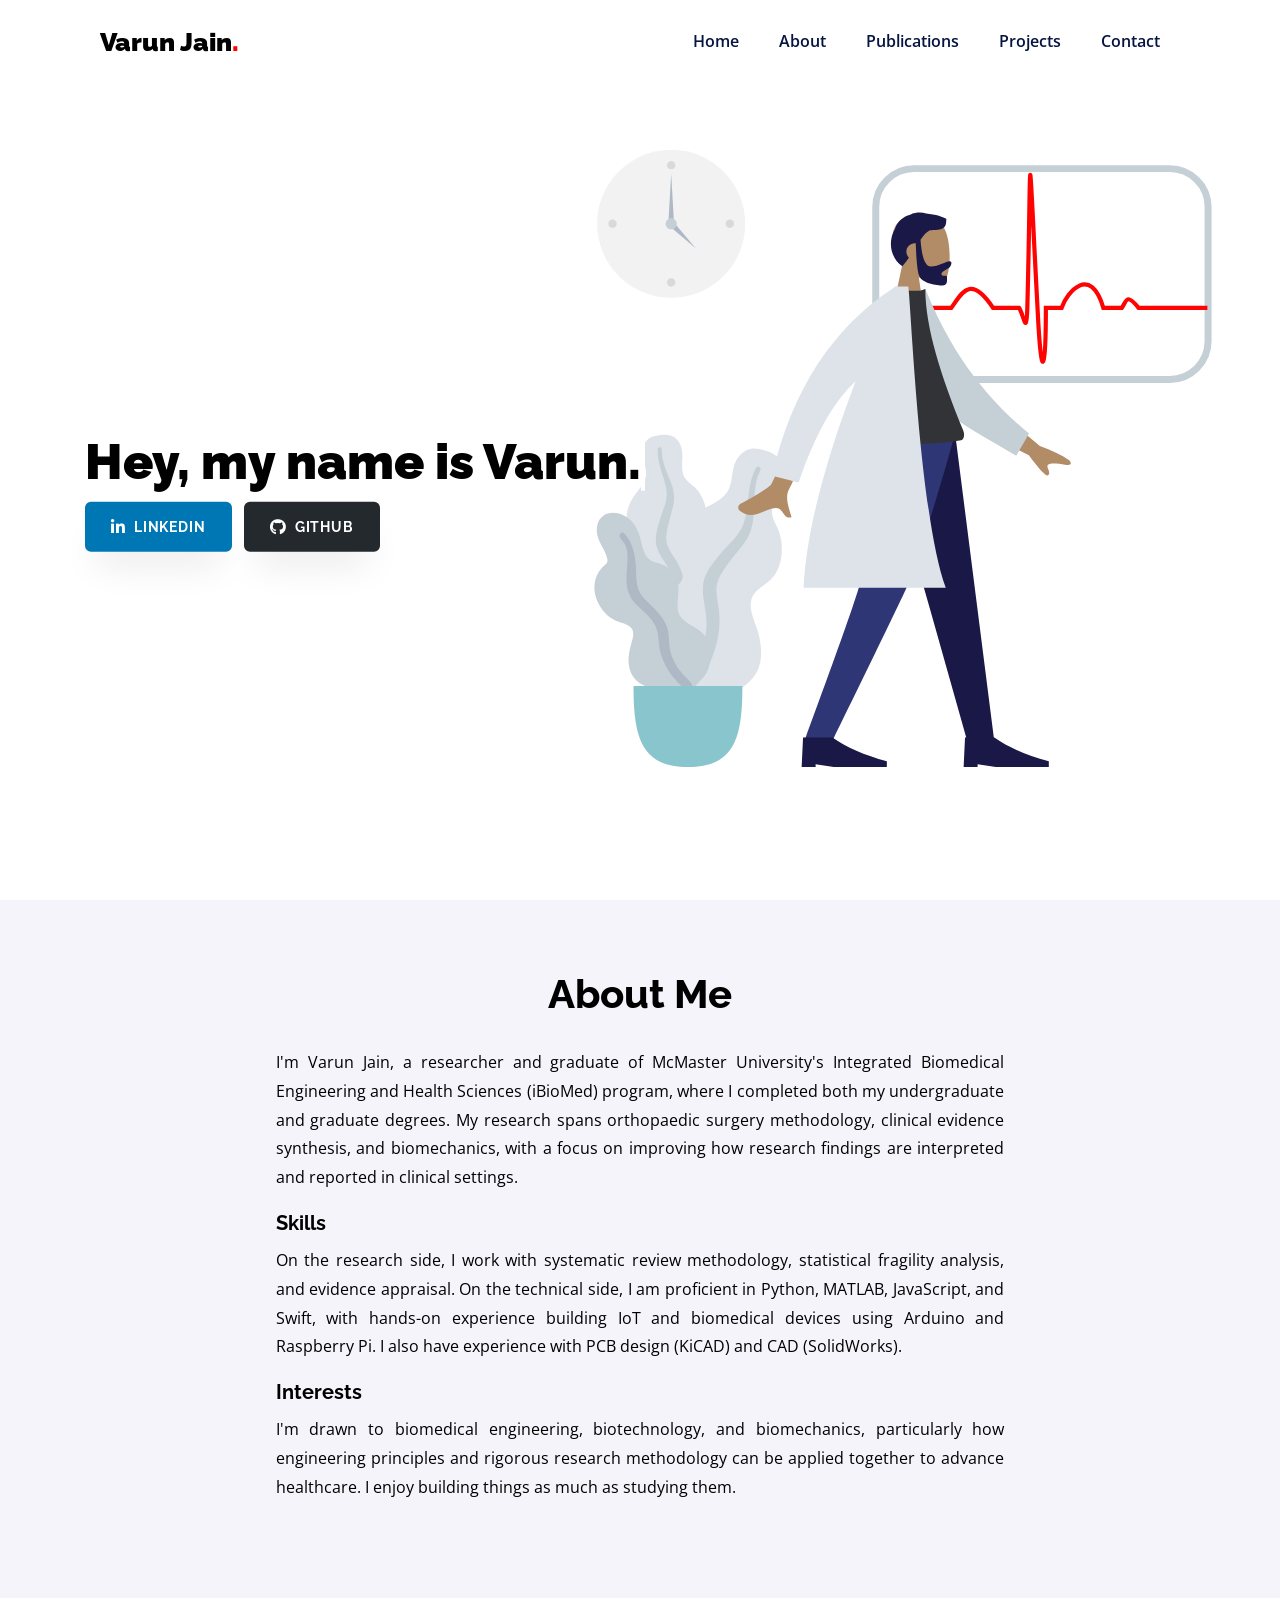
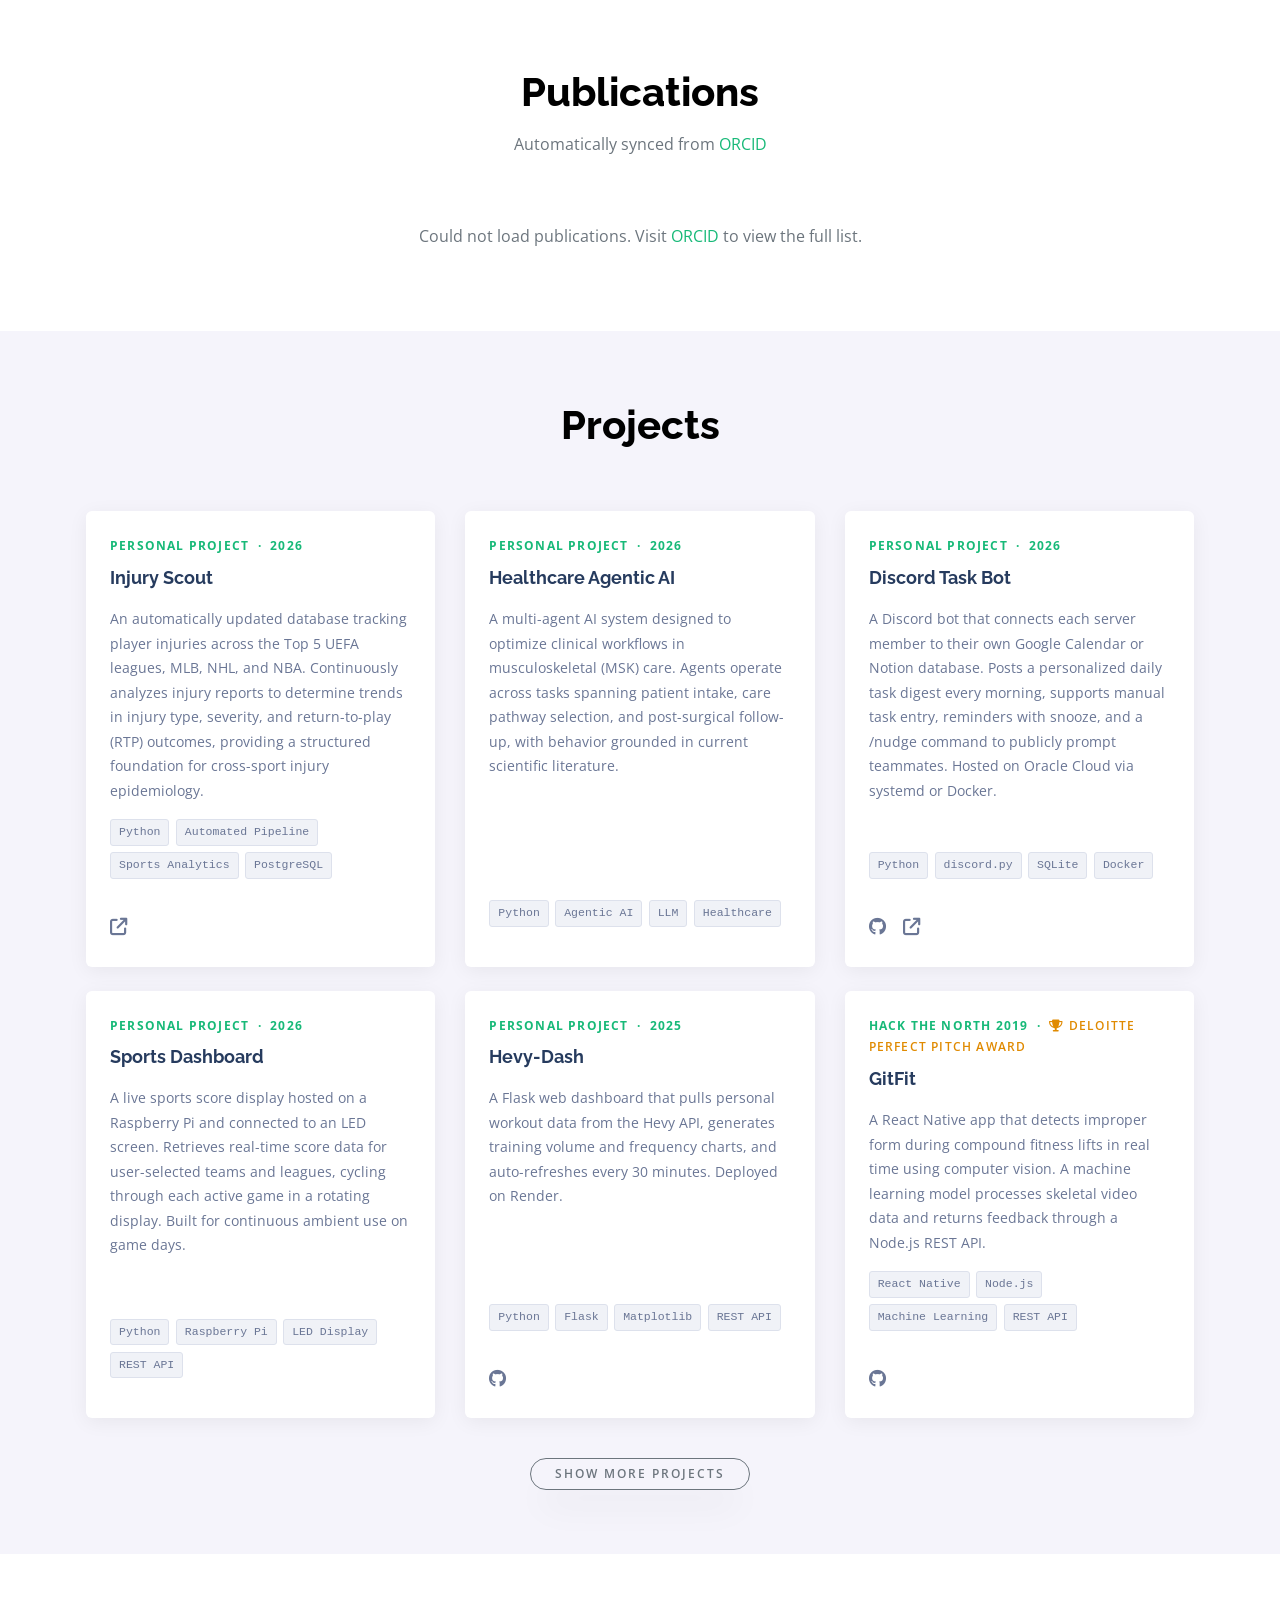
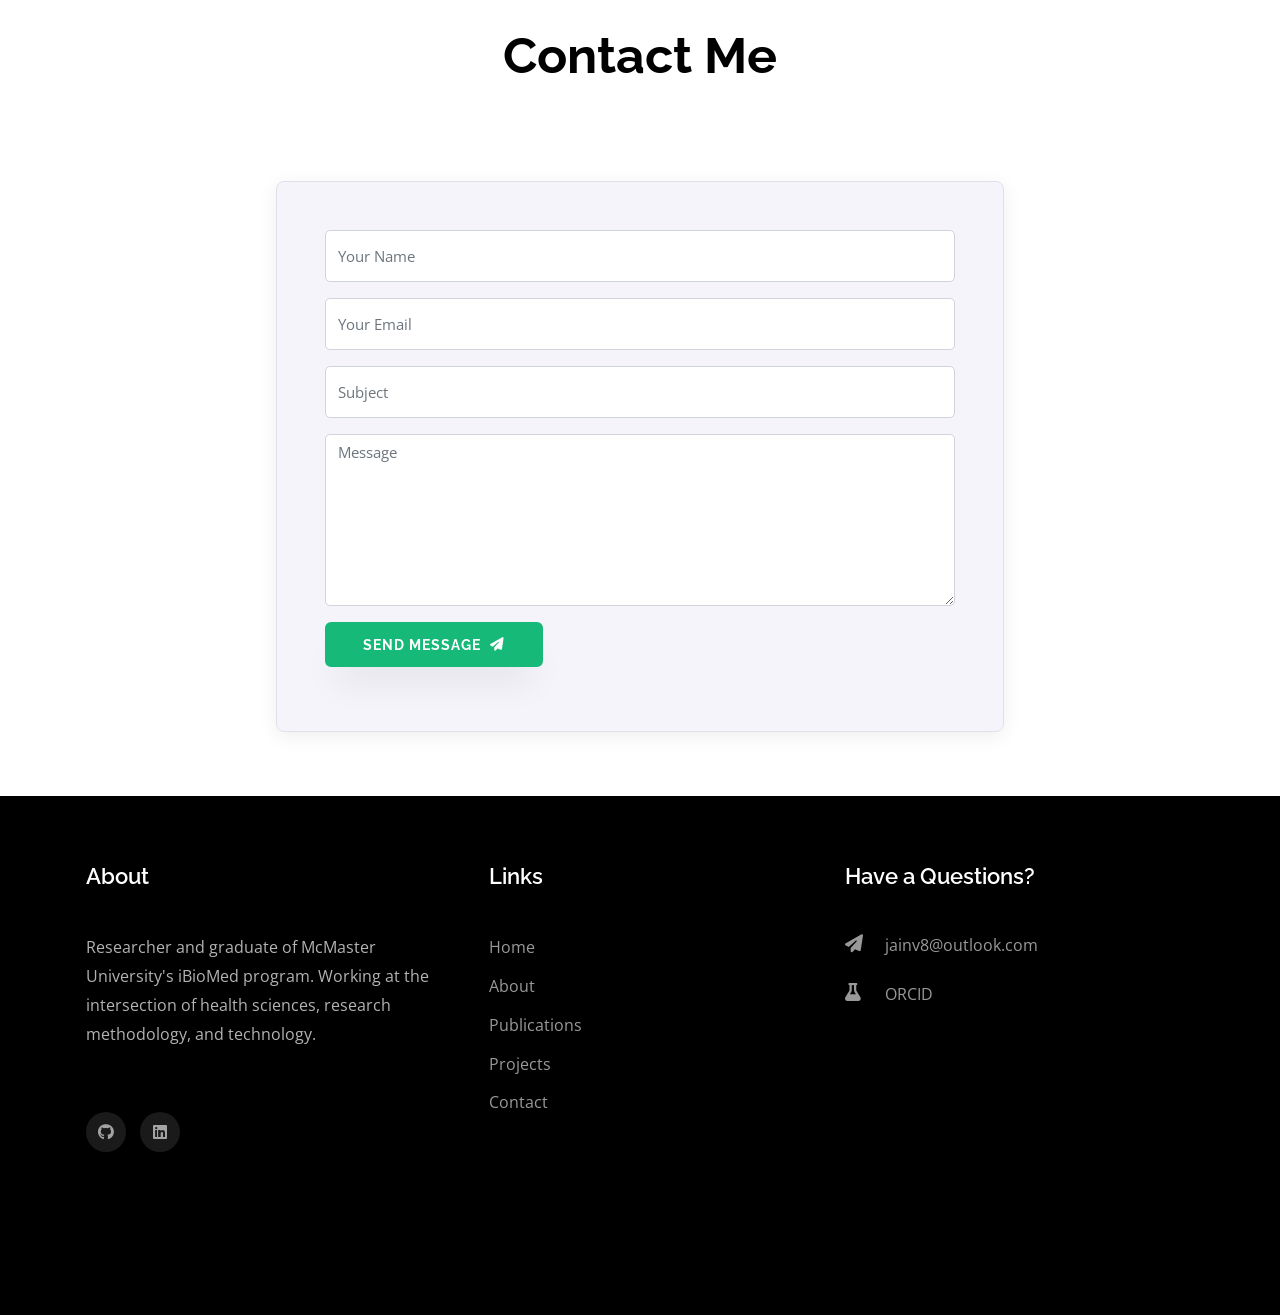
==== index.html @ 68b5ee74 "Modernize contact form submit button with icon and hover micro-interaction" ====
<!DOCTYPE html>
<html lang="en">
  <head>
    <title>Varun Jain | Researcher</title>
    <meta charset="utf-8">
    <meta name="viewport" content="width=device-width, initial-scale=1, shrink-to-fit=no">
	<meta name="description" content="Varun Jain is a researcher and graduate of McMaster University's iBioMed program specialising in orthopaedic surgery methodology, statistical fragility, and clinical evidence synthesis.">
	<meta name="keywords" content="Varun Jain, McMaster University, iBioMed, Biomedical Engineering, Orthopaedic Research, Health Sciences, Statistical Fragility, Systematic Review, Clinical Research, Biomechanics, Python, MATLAB">
	<meta name="author" content="Varun Jain">
	<meta name="robots" content="index, follow">
	<link rel="canonical" href="https://www.varunjain.me/">

	<!-- Open Graph (LinkedIn, Facebook, WhatsApp previews) -->
	<meta property="og:type" content="profile">
	<meta property="og:title" content="Varun Jain | Researcher">
	<meta property="og:description" content="Researcher and McMaster iBioMed graduate specialising in orthopaedic surgery methodology, statistical fragility, and clinical evidence synthesis.">
	<meta property="og:url" content="https://www.varunjain.me/">
	<meta property="og:site_name" content="Varun Jain">
	<meta property="og:locale" content="en_CA">
	<meta property="profile:first_name" content="Varun">
	<meta property="profile:last_name" content="Jain">

	<!-- Twitter / X Card -->
	<meta name="twitter:card" content="summary">
	<meta name="twitter:title" content="Varun Jain | Researcher">
	<meta name="twitter:description" content="Researcher and McMaster iBioMed graduate specialising in orthopaedic surgery methodology, statistical fragility, and clinical evidence synthesis.">
	<meta name="twitter:url" content="https://www.varunjain.me/">

    <link rel="preconnect" href="https://fonts.googleapis.com">
    <link rel="preconnect" href="https://fonts.gstatic.com" crossorigin>
    <link rel="preconnect" href="https://cdnjs.cloudflare.com">
    <link href="https://fonts.googleapis.com/css2?family=Open+Sans:wght@400;600;700&family=Raleway:wght@400;500;600;700;800;900&display=swap" rel="stylesheet">

		<link rel="stylesheet" href="https://cdnjs.cloudflare.com/ajax/libs/font-awesome/6.7.2/css/all.min.css">


    <link rel="shortcut icon" href="favicon.ico" type="image/x-icon">

	<!-- JSON-LD structured data — Person schema -->
	<script type="application/ld+json">
	{
	  "@context": "https://schema.org",
	  "@type": "Person",
	  "name": "Varun Jain",
	  "url": "https://www.varunjain.me/",
	  "email": "jainv8@outlook.com",
	  "jobTitle": "Researcher",
	  "description": "Researcher and graduate of McMaster University's Integrated Biomedical Engineering and Health Sciences (iBioMed) program, specialising in orthopaedic surgery methodology, statistical fragility analysis, and clinical evidence synthesis.",
	  "alumniOf": {
	    "@type": "CollegeOrUniversity",
	    "name": "McMaster University",
	    "url": "https://www.mcmaster.ca"
	  },
	  "sameAs": [
	    "https://www.linkedin.com/in/varunjain-me/",
	    "https://github.com/Varun901",
	    "https://orcid.org/0000-0002-1366-9331"
	  ],
	  "knowsAbout": [
	    "Orthopaedic Surgery Research",
	    "Statistical Fragility Analysis",
	    "Systematic Review Methodology",
	    "Clinical Evidence Synthesis",
	    "Biomedical Engineering",
	    "Biomechanics",
	    "Python",
	    "MATLAB",
	    "Machine Learning"
	  ]
	}
	</script>
	
	<link rel="stylesheet" href="css/animate.css">
    <link rel="stylesheet" href="css/style.css">
	<!-- Global site tag (gtag.js) - Google Analytics -->
	<script async src="https://www.googletagmanager.com/gtag/js?id=G-LSM1RBT2H6"></script>
	<script>
	window.dataLayer = window.dataLayer || [];
	function gtag(){dataLayer.push(arguments);}
	gtag('js', new Date());

	gtag('config', 'G-LSM1RBT2H6');
	</script>
  </head>
  <body data-spy="scroll" data-target=".site-navbar-target" data-offset="300">
	  
	  
    <nav class="navbar navbar-expand-lg navbar-dark ftco_navbar ftco-navbar-light site-navbar-target" id="ftco-navbar">
	    <div class="container">
	      <a class="navbar-brand" href="index.html" >Varun Jain<span>.</span></a>
	      <button class="navbar-toggler js-fh5co-nav-toggle fh5co-nav-toggle" type="button" data-toggle="collapse" data-target="#ftco-nav" aria-controls="ftco-nav" aria-expanded="false" aria-label="Toggle navigation">
	        <span class="oi oi-menu"></span> Menu
	      </button>

	      <div class="collapse navbar-collapse" id="ftco-nav">
	        <ul class="navbar-nav nav ml-auto">
	          <li class="nav-item"><a href="#home-section" class="nav-link"><span>Home</span></a></li>
	          <li class="nav-item"><a href="#about-me" class="nav-link"><span>About</span></a></li>
	          <li class="nav-item"><a href="#publications-section" class="nav-link"><span>Publications</span></a></li>
	          <li class="nav-item"><a href="#projects-section" class="nav-link"><span>Projects</span></a></li>
	          <li class="nav-item"><a href="#contact-section" class="nav-link"><span>Contact</span></a></li>
	        </ul>
	      </div>
	    </div>
	  </nav>

	  <section class="hero-wrap js-fullheight">
      <div class="overlay"></div>
      <div class="container-fluid px-0">
      	<div class="row d-md-flex no-gutters slider-text align-items-center js-fullheight justify-content-end">
	      	<img class="one-third js-fullheight align-self-end order-md-last img-fluid" src="images/test2.svg" alt="">
	        <div class="one-forth d-flex align-items-center ftco-animate js-fullheight">
	        	<div class="text mt-5">
		  				<h1><a href="" class="typewrite" data-period="2000" data-type='[ "Hey, my name is Varun.", "I am a Researcher.", "I am a Developer.", "I am an Innovator." ]'>
    <span class="wrap"></span>
  </a></h1>
						  <p class="hero-cta-btns"><a href="https://www.linkedin.com/in/varunjain-me/" class="btn btn-hero-linkedin" target="_blank" rel="noopener"><i class="fa-brands fa-linkedin-in"></i> LinkedIn</a><a href="https://github.com/Varun901" class="btn btn-hero-github" target="_blank" rel="noopener"><i class="fa-brands fa-github"></i> GitHub</a><!-- <a href="Varun-Resume_BME.pdf" class="btn btn-hero-resume">Resume</a> --></p>
	          </div>
	        </div>
	    	</div>
      </div>
    </section>

    <section class="ftco-about ftco-section bg-light" id="about-me">
    	<div class="container">
    		<div class="row justify-content-center">
    			<div class="col-md-8">
    				<div class="row justify-content-start pb-3">
		          <div class="col-md-12 heading-section ftco-animate">
		            <h1 class="mb-4 text-center">About Me</h1>
		            <p>I'm Varun Jain, a researcher and graduate of McMaster University's Integrated Biomedical Engineering and Health Sciences (iBioMed) program, where I completed both my undergraduate and graduate degrees. My research spans orthopaedic surgery methodology, clinical evidence synthesis, and biomechanics, with a focus on improving how research findings are interpreted and reported in clinical settings.</p>
		            <div class="text-about">
		            	<h4>Skills</h4>
			            <p>On the research side, I work with systematic review methodology, statistical fragility analysis, and evidence appraisal. On the technical side, I am proficient in Python, MATLAB, JavaScript, and Swift, with hands-on experience building IoT and biomedical devices using Arduino and Raspberry Pi. I also have experience with PCB design (KiCAD) and CAD (SolidWorks).</p>
			            <h4>Interests</h4>
			            <p>I'm drawn to biomedical engineering, biotechnology, and biomechanics, particularly how engineering principles and rigorous research methodology can be applied together to advance healthcare. I enjoy building things as much as studying them.</p>
		            </div>
		          </div>
		        </div>
	        </div>
        </div>
    	</div>
    </section>


    <section class="ftco-section ftco-no-pb" id="publications-section">
      <div class="container">
        <div class="row justify-content-center pb-5">
          <div class="col-md-12 heading-section text-center ftco-animate">
            <h1 class="mb-2">Publications</h1>
            <p class="text-muted">Automatically synced from <a href="https://orcid.org/0000-0002-1366-9331" target="_blank" rel="noopener">ORCID</a></p>
          </div>
        </div>
        <div id="publications-list" class="row justify-content-center">
          <div class="col-12 text-center text-muted" id="publications-loading">
            <p>Loading publications...</p>
          </div>
        </div>
      </div>
    </section>

    <section class="ftco-section bg-light" id="projects-section">
      <div class="container">
        <div class="row justify-content-center pb-5">
          <div class="col-md-12 heading-section text-center ftco-animate">
            <h1>Projects</h1>
          </div>
        </div>
        <div class="row" id="projects-list">

          <div class="col-md-4 ftco-animate">
            <div class="project-card p-4 h-100">
              <p class="project-overline">Personal Project &nbsp;&middot;&nbsp; 2026</p>
              <h3 class="project-title mb-3"><a href="https://sports-rtp.vercel.app/login" target="_blank" rel="noopener">Injury Scout</a></h3>
              <p class="project-description">An automatically updated database tracking player injuries across the Top 5 UEFA leagues, MLB, NHL, and NBA. Continuously analyzes injury reports to determine trends in injury type, severity, and return-to-play (RTP) outcomes, providing a structured foundation for cross-sport injury epidemiology.</p>
              <ul class="project-tech list-unstyled mt-auto">
                <li>Python</li>
                <li>Automated Pipeline</li>
                <li>Sports Analytics</li>
                <li>PostgreSQL</li>
              </ul>
              <div class="project-links mt-3">
                <a href="https://sports-rtp.vercel.app/login" target="_blank" rel="noopener" title="Live"><span class="fa-solid fa-arrow-up-right-from-square"></span></a>
              </div>
            </div>
          </div>

          <div class="col-md-4 ftco-animate">
            <div class="project-card p-4 h-100">
              <p class="project-overline">Personal Project &nbsp;&middot;&nbsp; 2026</p>
              <h3 class="project-title mb-3">Healthcare Agentic AI</h3>
              <p class="project-description">A multi-agent AI system designed to optimize clinical workflows in musculoskeletal (MSK) care. Agents operate across tasks spanning patient intake, care pathway selection, and post-surgical follow-up, with behavior grounded in current scientific literature.</p>
              <ul class="project-tech list-unstyled mt-auto">
                <li>Python</li>
                <li>Agentic AI</li>
                <li>LLM</li>
                <li>Healthcare</li>
              </ul>
            </div>
          </div>

          <div class="col-md-4 ftco-animate">
            <div class="project-card p-4 h-100">
              <p class="project-overline">Personal Project &nbsp;&middot;&nbsp; 2026</p>
              <h3 class="project-title mb-3"><a href="https://github.com/Varun901/TaskList-Discord-Bot" target="_blank" rel="noopener">Discord Task Bot</a></h3>
              <p class="project-description">A Discord bot that connects each server member to their own Google Calendar or Notion database. Posts a personalized daily task digest every morning, supports manual task entry, reminders with snooze, and a /nudge command to publicly prompt teammates. Hosted on Oracle Cloud via systemd or Docker.</p>
              <ul class="project-tech list-unstyled mt-auto">
                <li>Python</li>
                <li>discord.py</li>
                <li>SQLite</li>
                <li>Docker</li>
              </ul>
              <div class="project-links mt-3">
                <a href="https://github.com/Varun901/TaskList-Discord-Bot" target="_blank" rel="noopener" title="GitHub"><span class="fa-brands fa-github"></span></a>
                <a href="https://discord.com/discovery/applications/1484984465259499580" target="_blank" rel="noopener" title="Live"><span class="fa-solid fa-arrow-up-right-from-square"></span></a>
              </div>
            </div>
          </div>

          <div class="col-md-4 ftco-animate">
            <div class="project-card p-4 h-100">
              <p class="project-overline">Personal Project &nbsp;&middot;&nbsp; 2026</p>
              <h3 class="project-title mb-3">Sports Dashboard</h3>
              <p class="project-description">A live sports score display hosted on a Raspberry Pi and connected to an LED screen. Retrieves real-time score data for user-selected teams and leagues, cycling through each active game in a rotating display. Built for continuous ambient use on game days.</p>
              <ul class="project-tech list-unstyled mt-auto">
                <li>Python</li>
                <li>Raspberry Pi</li>
                <li>LED Display</li>
                <li>REST API</li>
              </ul>
            </div>
          </div>

          <div class="col-md-4 ftco-animate">
            <div class="project-card p-4 h-100">
              <p class="project-overline">Personal Project &nbsp;&middot;&nbsp; 2025</p>
              <h3 class="project-title mb-3"><a href="https://github.com/Varun901/Hevy-Dash" target="_blank" rel="noopener">Hevy-Dash</a></h3>
              <p class="project-description">A Flask web dashboard that pulls personal workout data from the Hevy API, generates training volume and frequency charts, and auto-refreshes every 30 minutes. Deployed on Render.</p>
              <ul class="project-tech list-unstyled mt-auto">
                <li>Python</li>
                <li>Flask</li>
                <li>Matplotlib</li>
                <li>REST API</li>
              </ul>
              <div class="project-links mt-3">
                <a href="https://github.com/Varun901/Hevy-Dash" target="_blank" rel="noopener" title="GitHub"><span class="fa-brands fa-github"></span></a>
              </div>
            </div>
          </div>

          <div class="col-md-4 ftco-animate">
            <div class="project-card p-4 h-100">
              <p class="project-overline">Hack the North 2019 &nbsp;&middot;&nbsp; <span class="project-award"><span class="fa-solid fa-trophy"></span> Deloitte Perfect Pitch Award</span></p>
              <h3 class="project-title mb-3"><a href="https://github.com/Varun901/GitFitApi" target="_blank" rel="noopener">GitFit</a></h3>
              <p class="project-description">A React Native app that detects improper form during compound fitness lifts in real time using computer vision. A machine learning model processes skeletal video data and returns feedback through a Node.js REST API.</p>
              <ul class="project-tech list-unstyled mt-auto">
                <li>React Native</li>
                <li>Node.js</li>
                <li>Machine Learning</li>
                <li>REST API</li>
              </ul>
              <div class="project-links mt-3">
                <a href="https://github.com/Varun901/GitFitApi" target="_blank" rel="noopener" title="GitHub"><span class="fa-brands fa-github"></span></a>
              </div>
            </div>
          </div>

          <div class="col-md-4 ftco-animate project-extra">
            <div class="project-card p-4 h-100">
              <p class="project-overline">McMaster University &nbsp;&middot;&nbsp; March 2019</p>
              <h3 class="project-title mb-3"><a href="https://github.com/Varun901/Cardio-Safe" target="_blank" rel="noopener">Cardio-Safe</a></h3>
              <p class="project-description">An Android application that monitors real-time sensor data from a Raspberry Pi over MQTT to assess a user's risk of coronary artery disease symptoms. Integrated the Twilio API to send automated alerts when risk indicators are detected.</p>
              <ul class="project-tech list-unstyled mt-auto">
                <li>Android</li>
                <li>Raspberry Pi</li>
                <li>MQTT</li>
                <li>Twilio API</li>
              </ul>
              <div class="project-links mt-3">
                <a href="https://github.com/Varun901/Cardio-Safe" target="_blank" rel="noopener" title="GitHub"><span class="fa-brands fa-github"></span></a>
              </div>
            </div>
          </div>

          <div class="col-md-4 ftco-animate project-extra">
            <div class="project-card p-4 h-100">
              <p class="project-overline">Hack Western V &nbsp;&middot;&nbsp; November 2018</p>
              <h3 class="project-title mb-3"><a href="https://github.com/Varun901/FuelPlan" target="_blank" rel="noopener">FuelPlan</a></h3>
              <p class="project-description">A Google Chrome extension that calculates trip fuel costs directly within Google Maps based on the user's vehicle. Pulls real fuel economy data from the US Government database to provide accurate cost estimates across all vehicle models.</p>
              <ul class="project-tech list-unstyled mt-auto">
                <li>JavaScript</li>
                <li>Chrome Extension API</li>
                <li>Google Maps API</li>
              </ul>
              <div class="project-links mt-3">
                <a href="https://github.com/Varun901/FuelPlan" target="_blank" rel="noopener" title="GitHub"><span class="fa-brands fa-github"></span></a>
              </div>
            </div>
          </div>

          <div class="col-md-4 ftco-animate project-extra">
            <div class="project-card p-4 h-100">
              <p class="project-overline">Hackathon &nbsp;&middot;&nbsp; 2019 &nbsp;&middot;&nbsp; <span class="project-award"><span class="fa-solid fa-trophy"></span> Devpost People's Choice Award</span></p>
              <h3 class="project-title mb-3"><a href="https://github.com/Varun901/Commuze" target="_blank" rel="noopener">Commuze</a></h3>
              <p class="project-description">An iOS app that uses CoreLocation and MapKit to create a geofence around a user's destination and sends a push notification when they enter the waking radius — solving the problem of commuters missing their stop.</p>
              <ul class="project-tech list-unstyled mt-auto">
                <li>Swift</li>
                <li>CoreLocation</li>
                <li>MapKit</li>
              </ul>
              <div class="project-links mt-3">
                <a href="https://github.com/Varun901/Commuze" target="_blank" rel="noopener" title="GitHub"><span class="fa-brands fa-github"></span></a>
              </div>
            </div>
          </div>

          <div class="col-md-4 ftco-animate project-extra">
            <div class="project-card p-4 h-100">
              <p class="project-overline">ConversationHEALTH &nbsp;&middot;&nbsp; 2018</p>
              <h3 class="project-title mb-3"><a href="https://github.com/Varun901/ConversationHEALTH" target="_blank" rel="noopener">ConversationHEALTH Bot</a></h3>
              <p class="project-description">A mental health chatbot built in collaboration with ConversationHEALTH, a startup, designed to inform users about mental health topics in a casual and interactive conversational format.</p>
              <ul class="project-tech list-unstyled mt-auto">
                <li>JavaScript</li>
                <li>Rasa</li>
                <li>NLP</li>
              </ul>
              <div class="project-links mt-3">
                <a href="https://github.com/Varun901/ConversationHEALTH" target="_blank" rel="noopener" title="GitHub"><span class="fa-brands fa-github"></span></a>
              </div>
            </div>
          </div>

        </div>

        <div class="row mt-3" id="projects-toggle-row">
          <div class="col-12 text-center d-none d-md-block">
            <button id="projects-toggle-btn" class="btn btn-outline-secondary px-4" type="button">Show more projects</button>
          </div>
        </div>

      </div>
    </section>

    <section class="ftco-section contact-section ftco-no-pb" id="contact-section">
      <div class="container">
      	<div class="row justify-content-center mb-5 pb-3">
          <div class="col-md-7 heading-section text-center ftco-animate">
            <h2 class="mb-4">Contact Me</h2>
          </div>
        </div>

        <div class="row justify-content-center block-9">
          <div class="col-md-8">
            <form action="https://formspree.io/f/xdopdkgk" method="POST" class="bg-light p-4 p-md-5 contact-form">
              <div class="form-group">
                <input type="text" name="name" class="form-control" placeholder="Your Name">
              </div>
              <div class="form-group">
                <input type="text" name="email" class="form-control" placeholder="Your Email">
              </div>
              <div class="form-group">
                <input type="text" name="subject" class="form-control" placeholder="Subject">
              </div>
              <div class="form-group">
                <textarea name="msg" id="" cols="30" rows="7" class="form-control" placeholder="Message"></textarea>
              </div>
              <div class="form-group">
                <button type="submit" class="btn btn-send">Send Message <i class="fa-solid fa-paper-plane"></i></button>
              </div>
            </form>
          </div>
        </div>
      </div>
    </section>
		

    <footer class="ftco-footer ftco-section">
      <div class="container">
        <div class="row mb-5">
          <div class="col-md">
            <div class="ftco-footer-widget mb-4">
              <h2 class="ftco-heading-2">About</h2>
              <p>Researcher and graduate of McMaster University's iBioMed program. Working at the intersection of health sciences, research methodology, and technology.</p>
              <ul class="ftco-footer-social list-unstyled float-md-left float-lft mt-5">
                <li class="ftco-animate"><a href="https://github.com/Varun901"><span class="fa-brands fa-github"></span></a></li>
	            <li class="ftco-animate"><a href="https://www.linkedin.com/in/varunjain-me/"><span class="fa-brands fa-linkedin"></span></a></li>
                <!-- <li class="ftco-animate"><a href="Varun-Resume_BME.pdf"><span class="fa-solid fa-file"></span></a></li> -->
			  </ul>
            </div>
          </div>
          <div class="col-md">
            <div class="ftco-footer-widget mb-4 ml-md-4">
              <h2 class="ftco-heading-2">Links</h2>
              <ul class="list-unstyled">
                <li><a href="#home-section">Home</a></li>
                <li><a href="#about-me">About</a></li>
                <li><a href="#publications-section">Publications</a></li>
                <li><a href="#projects-section">Projects</a></li>
                <li><a href="#contact-section">Contact</a></li>
              </ul>
            </div>
          </div>
          <div class="col-md">
            <div class="ftco-footer-widget mb-4">
            	<h2 class="ftco-heading-2">Have a Questions?</h2>
            	<div class="block-23 mb-3">
	              <ul>
	                <li><a href="mailto:jainv8@outlook.com"><span class="icon fa-solid fa-paper-plane"></span><span class="text">jainv8@outlook.com</span></a></li>
	                <li><a href="https://orcid.org/0000-0002-1366-9331"><span class="icon fa-solid fa-flask"></span><span class="text">ORCID</span></a></li>
	              </ul>
	            </div>
            </div>
          </div>
        </div>
        <div class="row">
          <div class="col-md-12 text-center">

            <p><!-- Link back to Colorlib can't be removed. Template is licensed under CC BY 3.0.
  Copyright &copy;<script>document.write(new Date().getFullYear());</script> All rights reserved | This template is made with <i class="fa-solid fa-heart" aria-hidden="true"></i> by <a href="https://colorlib.com" target="_blank">Colorlib</a>
  Link back to Colorlib can't be removed. Template is licensed under CC BY 3.0. --></p>
          </div>
        </div>
      </div>
    </footer>
    
  

  <!-- loader -->
  <div id="ftco-loader" class="show fullscreen"><svg class="circular" width="48px" height="48px"><circle class="path-bg" cx="24" cy="24" r="22" fill="none" stroke-width="4" stroke="#eeeeee"/><circle class="path" cx="24" cy="24" r="22" fill="none" stroke-width="4" stroke-miterlimit="10" stroke="#F96D00"/></svg></div>


  <script src="js/jquery-3.2.1.min.js"></script>
  <script src="js/jquery-migrate-3.0.1.min.js"></script>
  <script src="js/popper.min.js"></script>
  <script src="js/bootstrap.min.js"></script>
  <script src="js/jquery.easing.1.3.js"></script>
  <script src="js/jquery.waypoints.min.js"></script>
  <script src="js/main.js"></script>

  <script>
    // Projects: show/hide extra cards on desktop
    (function () {
      var btn = document.getElementById('projects-toggle-btn');
      if (!btn) return;
      var extras = document.querySelectorAll('.project-extra');
      var expanded = false;
      btn.addEventListener('click', function () {
        expanded = !expanded;
        extras.forEach(function (el) { el.classList.toggle('show', expanded); });
        btn.textContent = expanded ? 'Show fewer projects' : 'Show more projects';
      });
    })();
  </script>

  <script>
    // Fetch publications from ORCID public API and render them
    (function () {
      var ORCID_ID = '0000-0002-1366-9331';

      // Publications not in ORCID (e.g. institutional repository works without a DOI)
      var STATIC_WORKS = [
        {
          title:   'Investigating the Impact of a Mindfulness Intervention on Rumination Patterns via a Source Imaging Approach',
          journal: 'McMaster University',
          year:    '2023',
          type:    'student-publication',
          doiUrl:  'https://macsphere.mcmaster.ca/items/21078084-d453-42d3-8bb9-4f3f67ffa80d'
        },
        {
          title:   'Investigating the Influence of Handedness on EMG Movement Features \u2013 A Frequency-Based Analysis',
          journal: 'McMaster University',
          year:    '2022',
          type:    'student-publication',
          doiUrl:  'https://macsphere.mcmaster.ca/items/300aff2a-81fd-43c5-a6d7-ab33da5e0f78'
        }
      ];

      var TYPE_LABELS = {
        'journal-article':      'Journal Article',
        'journal-abstract':     'Journal Abstract',
        'conference-paper':     'Conference Paper',
        'conference-abstract':  'Conference Abstract',
        'preprint':             'Preprint',
        'student-publication':  'Student Publication',
        'other':                'Other'
      };

      // Override the ORCID-reported type for specific works (keyed by DOI, lowercase).
      var DOI_TYPE_OVERRIDES = {
        '10.1302/1358-992x.2026.1.043': 'journal-abstract'
      };

      function typeLabel(type) {
        return TYPE_LABELS[type] || type.replace(/-/g, ' ').replace(/\b\w/g, function(c){ return c.toUpperCase(); });
      }

      function isPreprintDOI(doi) {
        return doi && (doi.indexOf('rs.3.rs-') !== -1 || doi.indexOf('preprints') !== -1);
      }

      fetch('https://pub.orcid.org/v3.0/' + ORCID_ID + '/works', {
        headers: { 'Accept': 'application/json' }
      })
      .then(function(r) { return r.json(); })
      .then(function(data) {
        var container = document.getElementById('publications-list');
        var loading   = document.getElementById('publications-loading');

        var works = (data.group || []).map(function(group) {
          var summary = (group['work-summary'] || [])[0];
          if (!summary) return null;

          var title   = summary.title && summary.title.title ? summary.title.title.value : 'Untitled';
          var journal = summary['journal-title'] ? summary['journal-title'].value : null;
          var year    = summary['publication-date'] && summary['publication-date'].year
                          ? summary['publication-date'].year.value : null;
          var type    = summary.type || 'other';
          var doiUrl  = null;
          var doi     = null;

          var ids = summary['external-ids'] && summary['external-ids']['external-id']
                      ? summary['external-ids']['external-id'] : [];
          ids.forEach(function(id) {
            if (id['external-id-type'] === 'doi' && id['external-id-relationship'] === 'self') {
              doi    = id['external-id-value'] || null;
              doiUrl = id['external-id-url'] ? id['external-id-url'].value : null;
            }
          });

          if (isPreprintDOI(doi)) type = 'preprint';
          if (doi && DOI_TYPE_OVERRIDES[doi.toLowerCase()]) type = DOI_TYPE_OVERRIDES[doi.toLowerCase()];
          return { title: title, journal: journal, year: year, type: type, doiUrl: doiUrl };
        }).filter(Boolean);

        // Merge static works, deduplicating by title
        var seenTitles = {};
        works.forEach(function(w) { seenTitles[w.title.toLowerCase()] = true; });
        STATIC_WORKS.forEach(function(w) {
          if (!seenTitles[w.title.toLowerCase()]) works.push(w);
        });

        works.sort(function(a, b) {
          return (parseInt(b.year) || 0) - (parseInt(a.year) || 0);
        });

        if (works.length === 0) {
          loading.innerHTML = '<p>No publications found.</p>';
          return;
        }

        loading.style.display = 'none';

        var html = '<div class="col-md-10 offset-md-1">';
        works.forEach(function(work) {
          var isPreprint = work.type === 'preprint';
          html += '<div class="publication-item">';
          html += '<div class="publication-body">';
          html += '<h5 class="publication-title mb-1">';
          html += work.doiUrl
            ? '<a href="' + work.doiUrl + '" target="_blank" rel="noopener">' + work.title + '</a>'
            : work.title;
          html += '</h5>';
          html += '<p class="publication-meta mb-0">';
          if (work.journal) html += '<span class="publication-journal">' + work.journal + '</span>';
          if (work.journal && work.year) html += ' &middot; ';
          if (work.year) html += '<span class="publication-year">' + work.year + '</span>';
          html += '</p>';
          html += '<div class="publication-tags mt-2">';
          html += '<span class="publication-tag publication-tag--' + work.type + '">' + typeLabel(work.type) + '</span>';
          if (isPreprint) html += '<span class="publication-tag publication-tag--preprint-note">Not peer-reviewed</span>';
          html += '</div>';
          html += '</div>';
          html += '</div>';
        });
        html += '</div>';

        container.innerHTML = html;
      })
      .catch(function() {
        document.getElementById('publications-loading').innerHTML =
          '<p>Could not load publications. Visit <a href="https://orcid.org/' + ORCID_ID +
          '" target="_blank" rel="noopener">ORCID</a> to view the full list.</p>';
      });
    })();
  </script>
    
  </body>
</html>
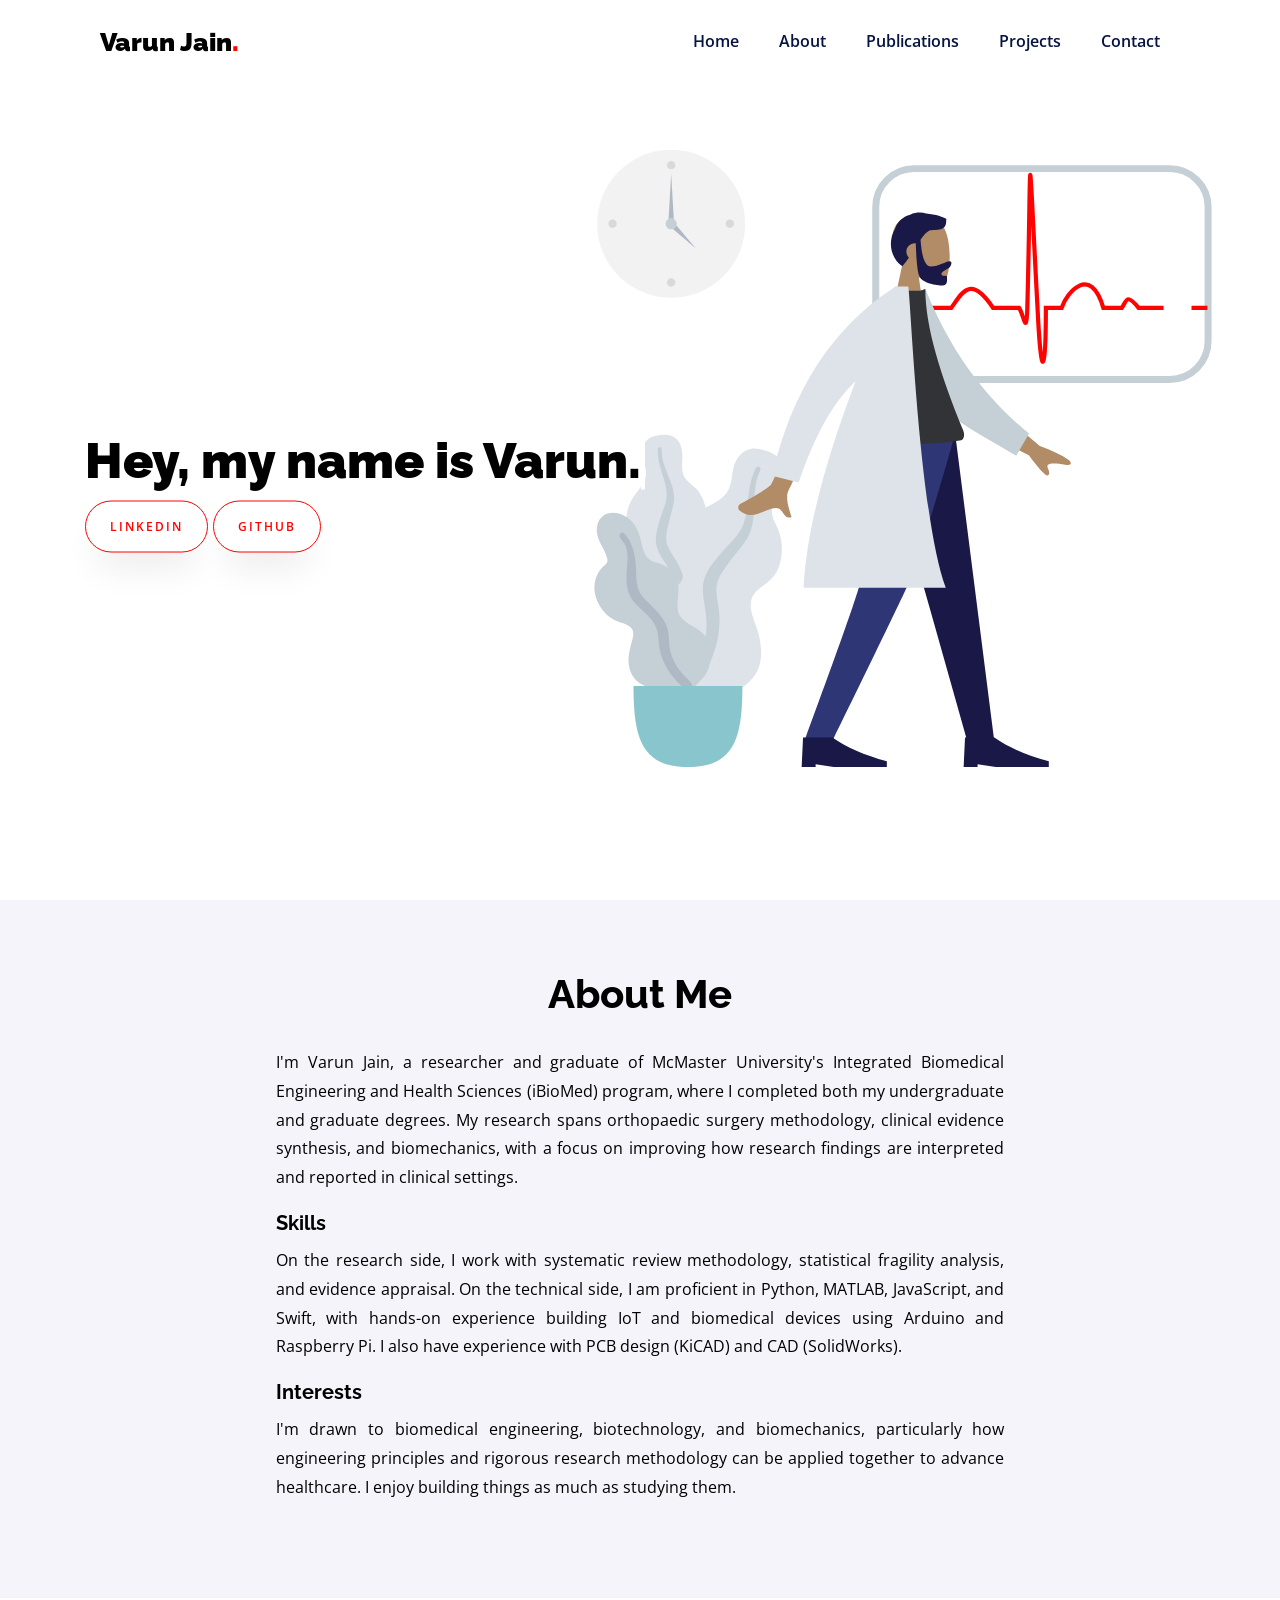
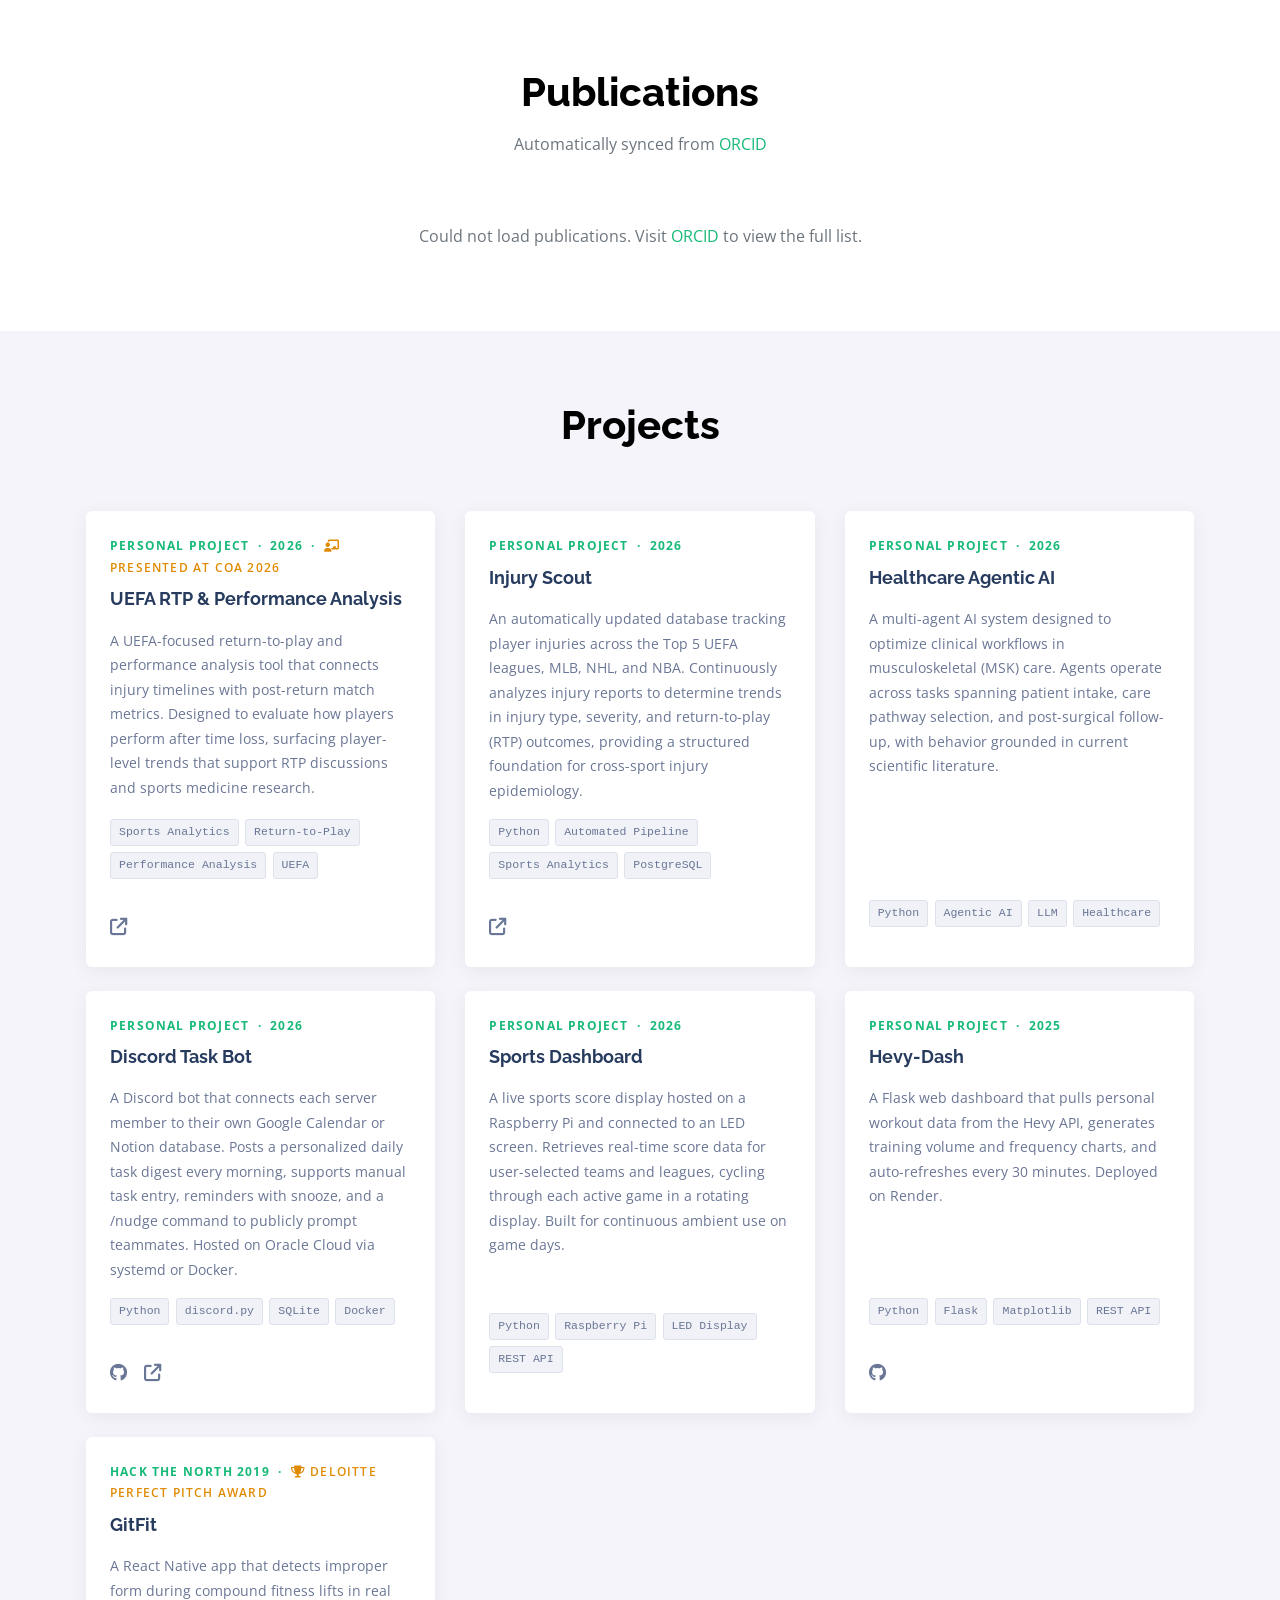
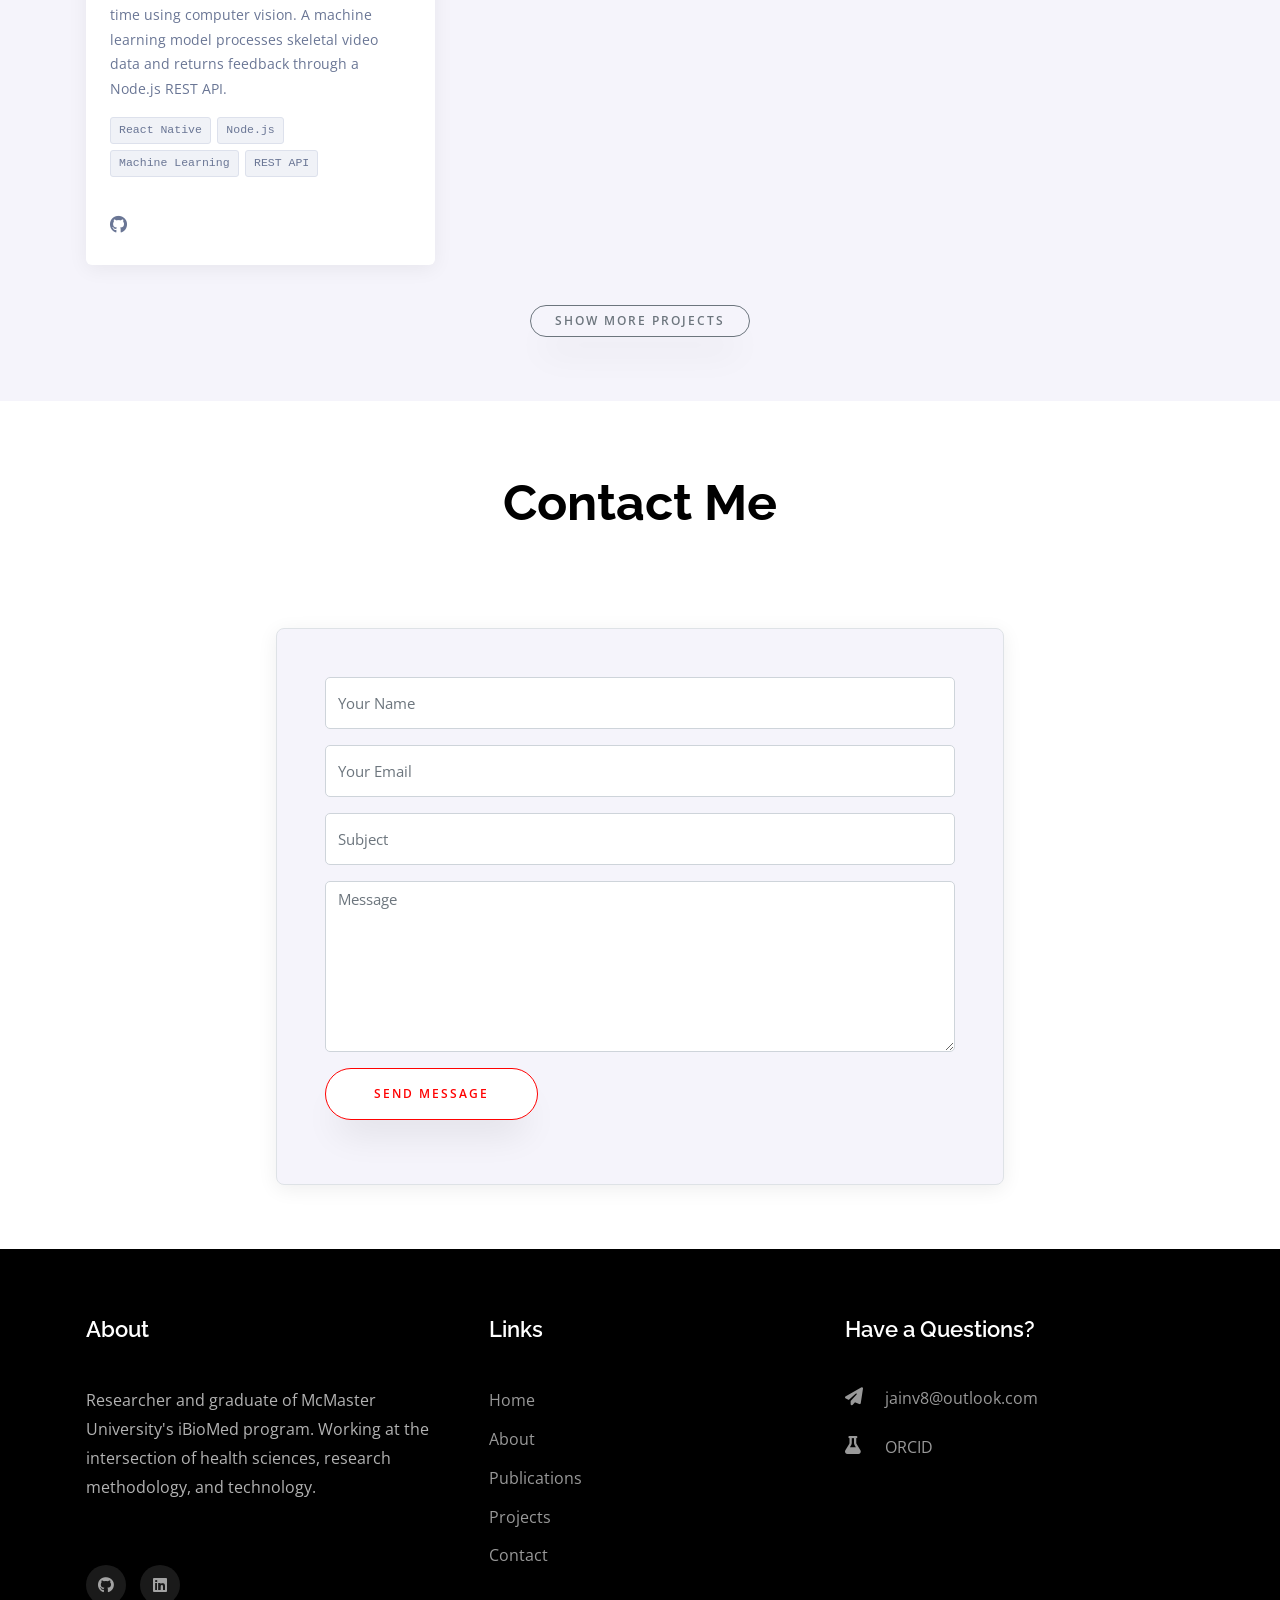
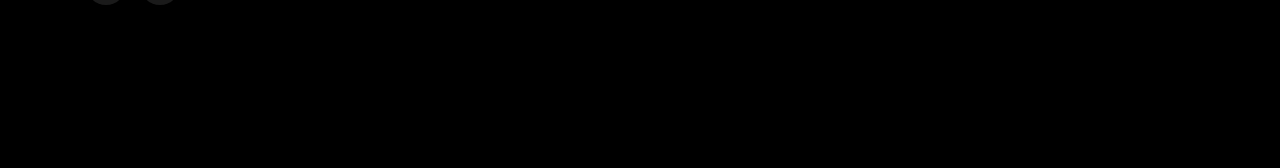
==== commit 07285387: "Add UEFA RTP project card" ====
--- a/index.html
+++ b/index.html
@@ -114,7 +114,7 @@
 		  				<h1><a href="" class="typewrite" data-period="2000" data-type='[ "Hey, my name is Varun.", "I am a Researcher.", "I am a Developer.", "I am an Innovator." ]'>
     <span class="wrap"></span>
   </a></h1>
-						  <p class="hero-cta-btns"><a href="https://www.linkedin.com/in/varunjain-me/" class="btn btn-hero-linkedin" target="_blank" rel="noopener"><i class="fa-brands fa-linkedin-in"></i> LinkedIn</a><a href="https://github.com/Varun901" class="btn btn-hero-github" target="_blank" rel="noopener"><i class="fa-brands fa-github"></i> GitHub</a><!-- <a href="Varun-Resume_BME.pdf" class="btn btn-hero-resume">Resume</a> --></p>
+						  <p><a href="https://www.linkedin.com/in/varunjain-me/" class="btn btn-primary py-3 px-4">LinkedIn</a>  <a href="https://github.com/Varun901" class="btn btn-primary py-3 px-4">Github</a>  <!-- <a href="Varun-Resume_BME.pdf" class="btn btn-primary py-3 px-4">Resume</a> --></p>
 	          </div>
 	        </div>
 	    	</div>
@@ -170,6 +170,23 @@
 
           <div class="col-md-4 ftco-animate">
             <div class="project-card p-4 h-100">
+              <p class="project-overline">Personal Project &nbsp;&middot;&nbsp; 2026 &nbsp;&middot;&nbsp; <span class="project-award"><span class="fa-solid fa-chalkboard-user"></span> Presented at COA 2026</span></p>
+              <h3 class="project-title mb-3"><a href="https://uefa-rtp.vercel.app" target="_blank" rel="noopener">UEFA RTP &amp; Performance Analysis</a></h3>
+              <p class="project-description">A UEFA-focused return-to-play and performance analysis tool that connects injury timelines with post-return match metrics. Designed to evaluate how players perform after time loss, surfacing player-level trends that support RTP discussions and sports medicine research.</p>
+              <ul class="project-tech list-unstyled mt-auto">
+                <li>Sports Analytics</li>
+                <li>Return-to-Play</li>
+                <li>Performance Analysis</li>
+                <li>UEFA</li>
+              </ul>
+              <div class="project-links mt-3">
+                <a href="https://uefa-rtp.vercel.app" target="_blank" rel="noopener" title="Live"><span class="fa-solid fa-arrow-up-right-from-square"></span></a>
+              </div>
+            </div>
+          </div>
+
+          <div class="col-md-4 ftco-animate">
+            <div class="project-card p-4 h-100">
               <p class="project-overline">Personal Project &nbsp;&middot;&nbsp; 2026</p>
               <h3 class="project-title mb-3"><a href="https://sports-rtp.vercel.app/login" target="_blank" rel="noopener">Injury Scout</a></h3>
               <p class="project-description">An automatically updated database tracking player injuries across the Top 5 UEFA leagues, MLB, NHL, and NBA. Continuously analyzes injury reports to determine trends in injury type, severity, and return-to-play (RTP) outcomes, providing a structured foundation for cross-sport injury epidemiology.</p>
@@ -365,7 +382,7 @@
                 <textarea name="msg" id="" cols="30" rows="7" class="form-control" placeholder="Message"></textarea>
               </div>
               <div class="form-group">
-                <button type="submit" class="btn btn-send">Send Message <i class="fa-solid fa-paper-plane"></i></button>
+                <input type="submit" value="Send Message" class="btn btn-primary py-3 px-5">
               </div>
             </form>
           </div>
@@ -585,4 +602,4 @@
   </script>
     
   </body>
-</html>+</html>
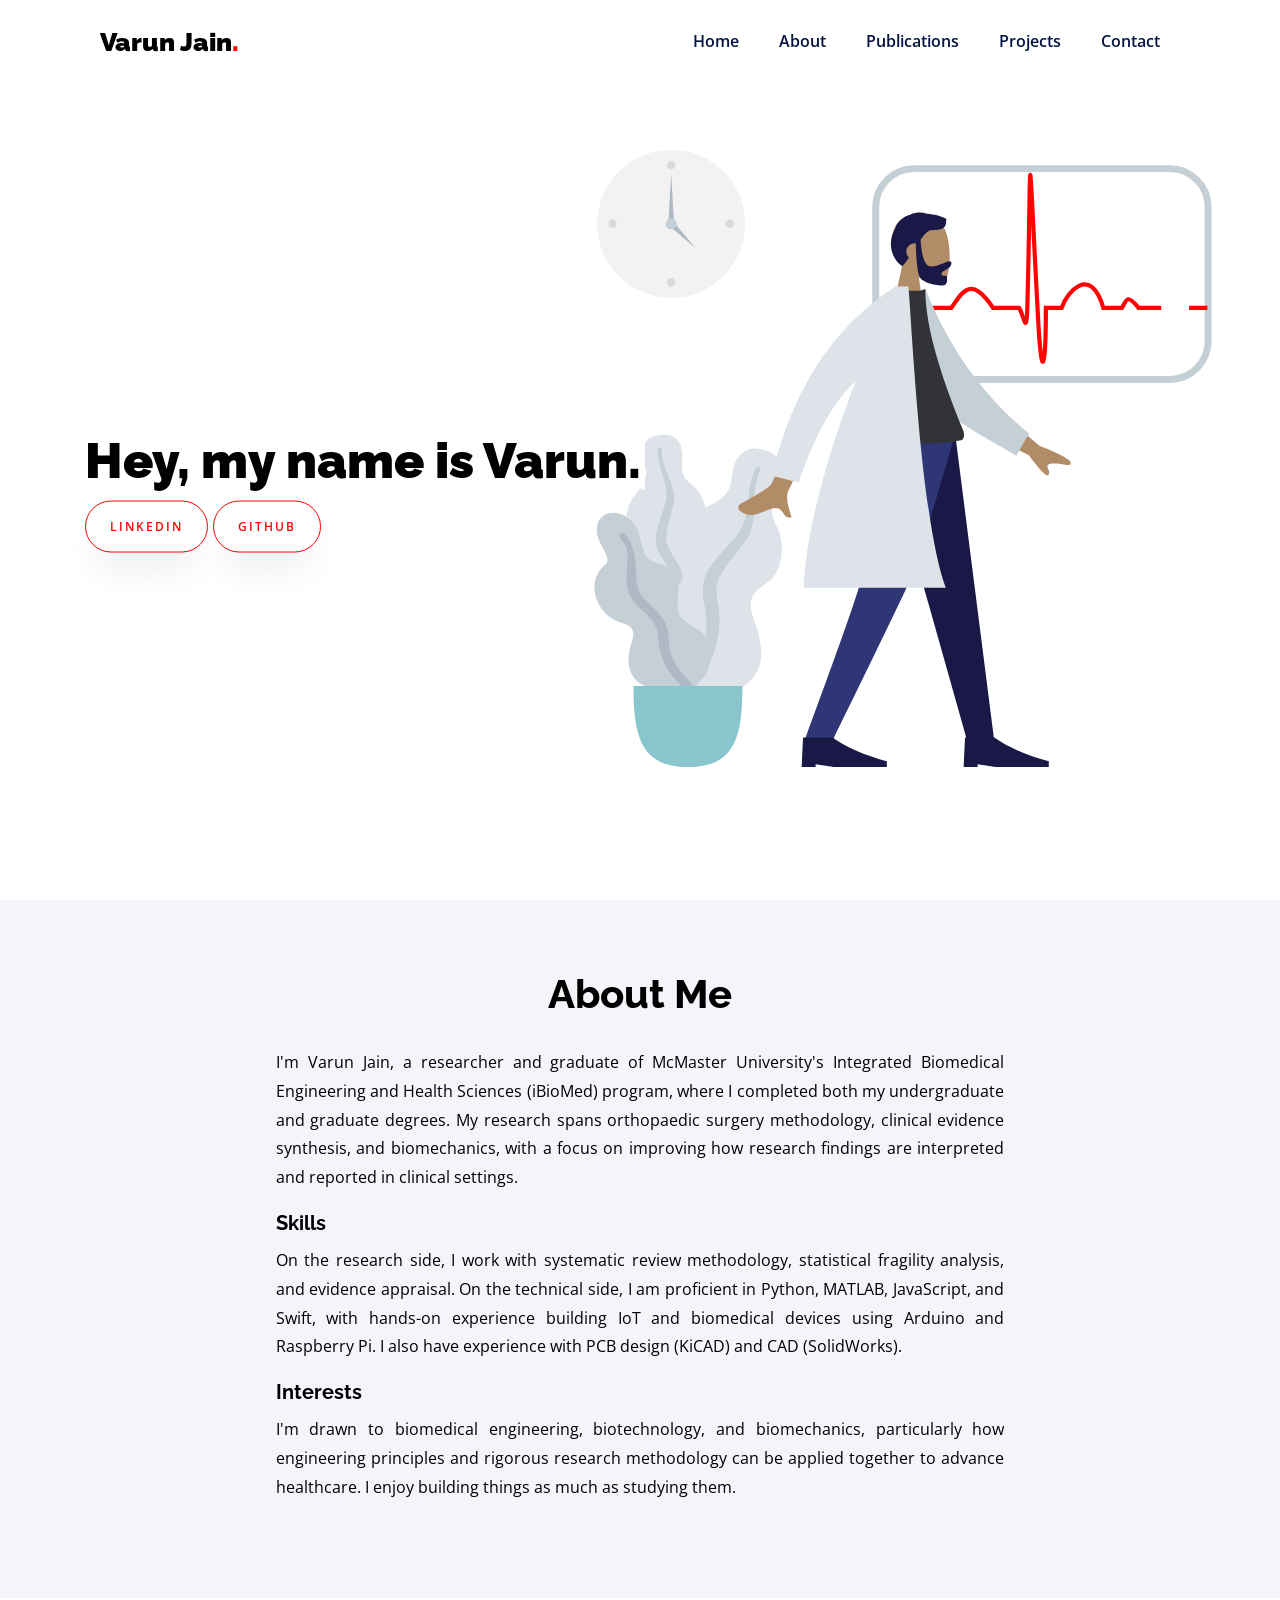
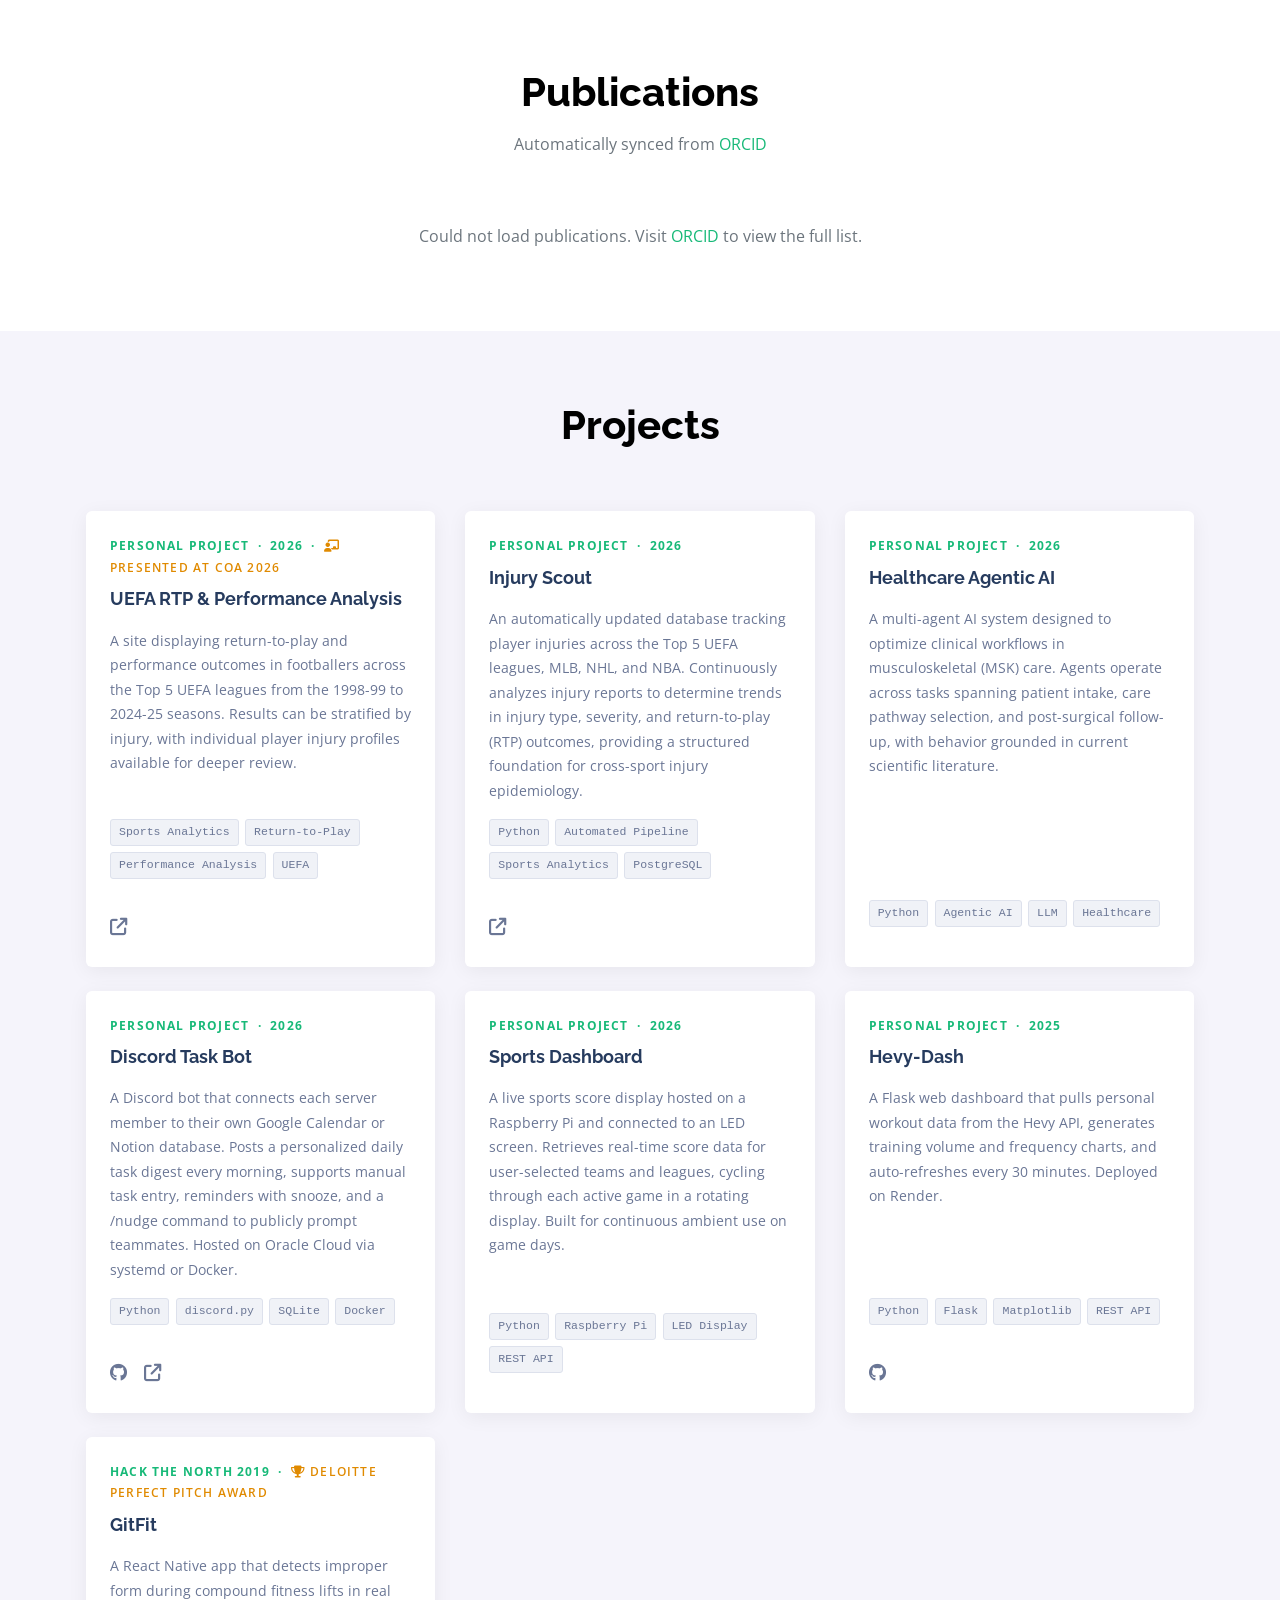
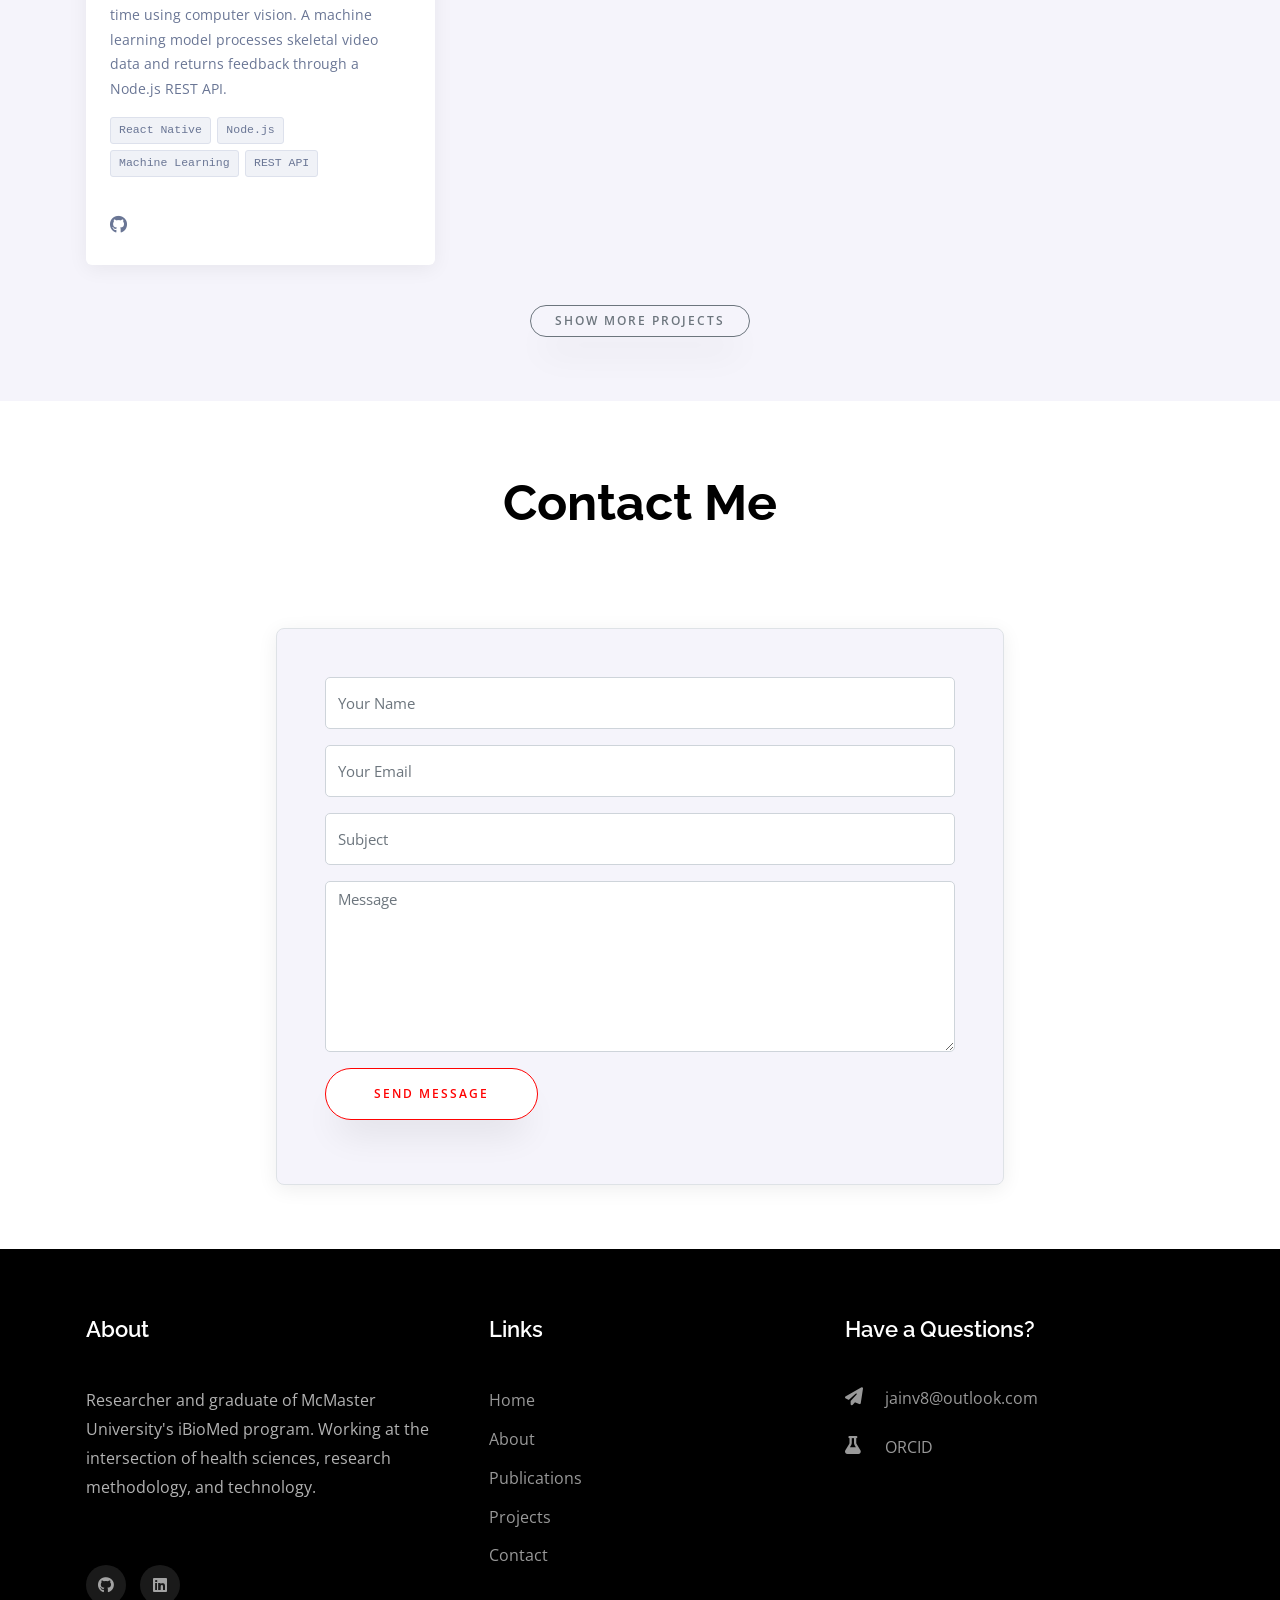
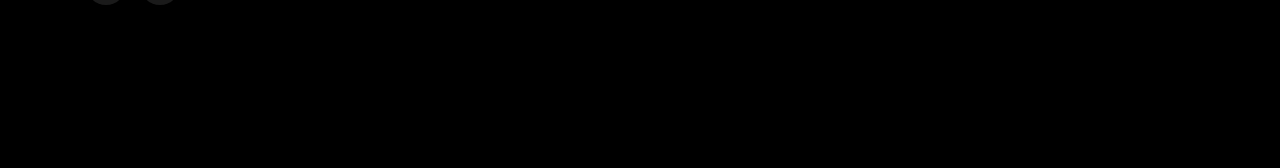
==== commit 94c9ce88: "Refine UEFA RTP project description" ====
--- a/index.html
+++ b/index.html
@@ -172,7 +172,7 @@
             <div class="project-card p-4 h-100">
               <p class="project-overline">Personal Project &nbsp;&middot;&nbsp; 2026 &nbsp;&middot;&nbsp; <span class="project-award"><span class="fa-solid fa-chalkboard-user"></span> Presented at COA 2026</span></p>
               <h3 class="project-title mb-3"><a href="https://uefa-rtp.vercel.app" target="_blank" rel="noopener">UEFA RTP &amp; Performance Analysis</a></h3>
-              <p class="project-description">A UEFA-focused return-to-play and performance analysis tool that connects injury timelines with post-return match metrics. Designed to evaluate how players perform after time loss, surfacing player-level trends that support RTP discussions and sports medicine research.</p>
+              <p class="project-description">A site displaying return-to-play and performance outcomes in footballers across the Top 5 UEFA leagues from the 1998-99 to 2024-25 seasons. Results can be stratified by injury, with individual player injury profiles available for deeper review.</p>
               <ul class="project-tech list-unstyled mt-auto">
                 <li>Sports Analytics</li>
                 <li>Return-to-Play</li>
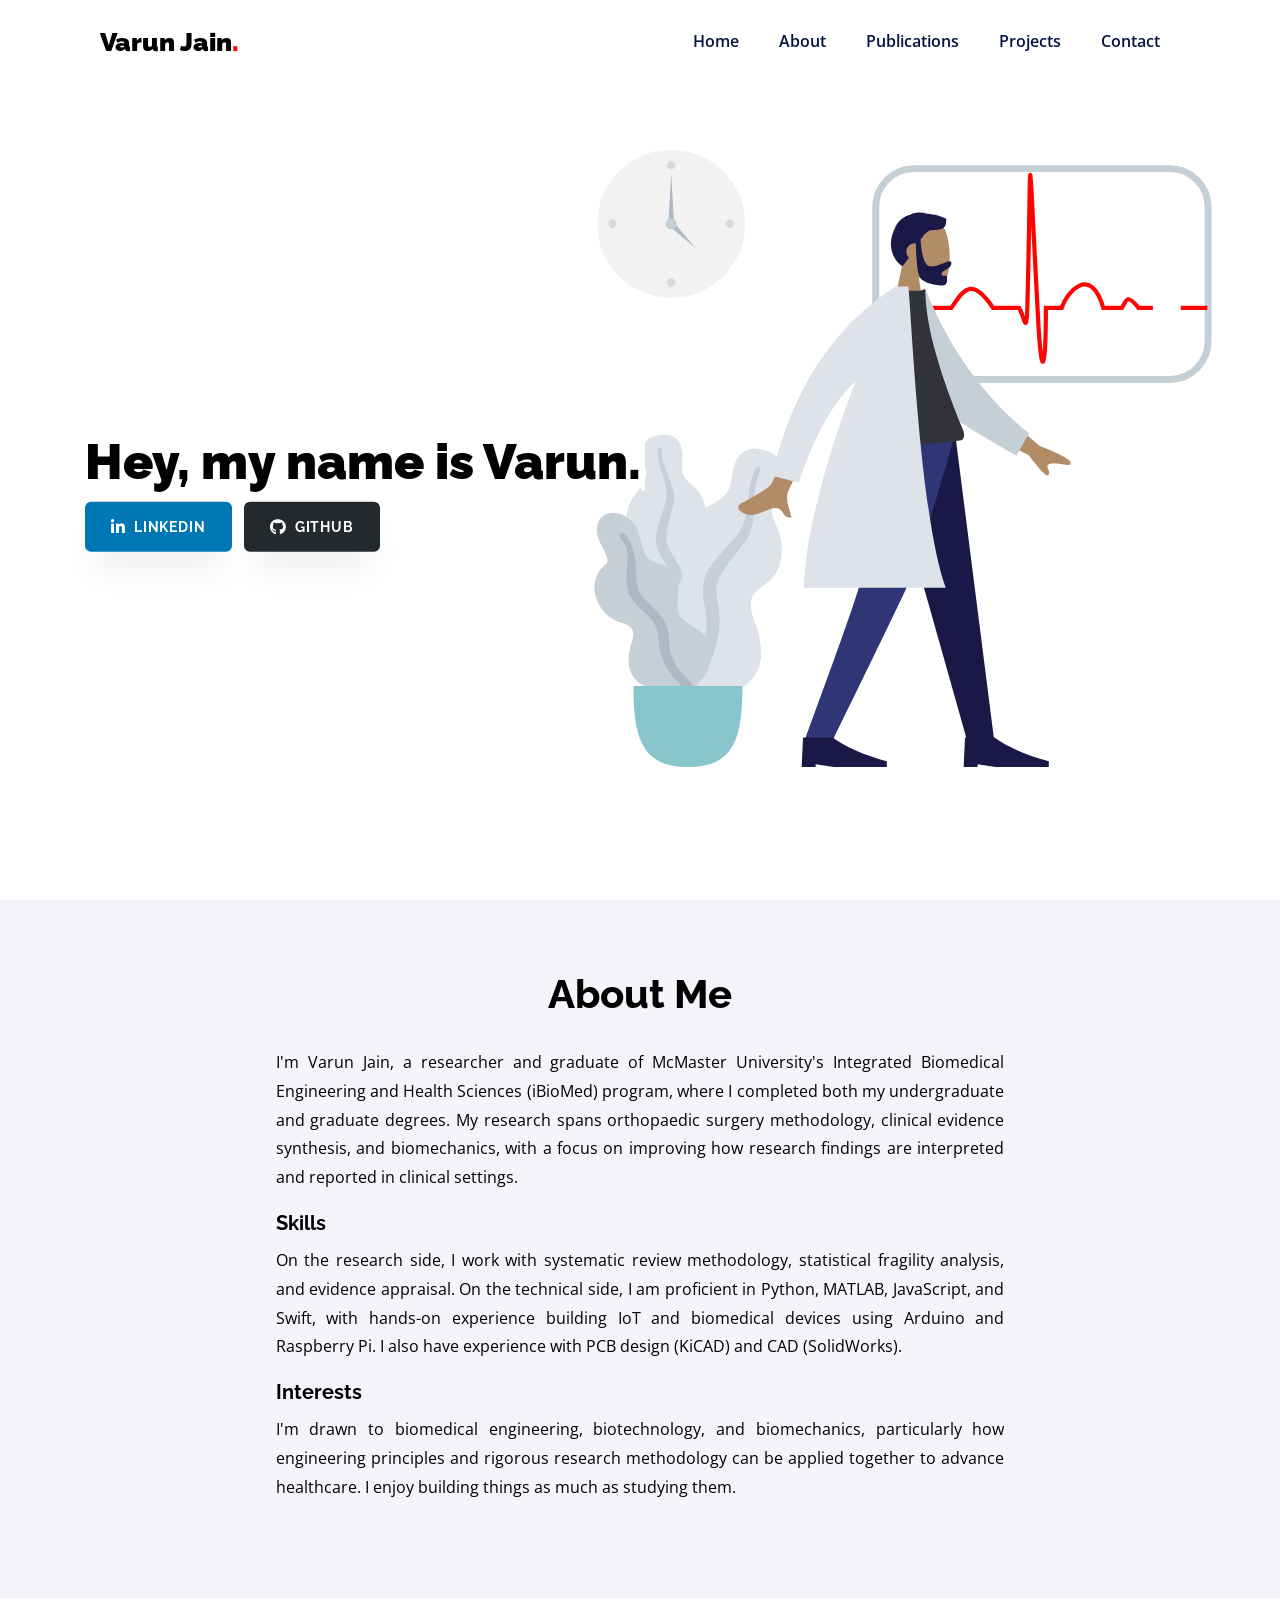
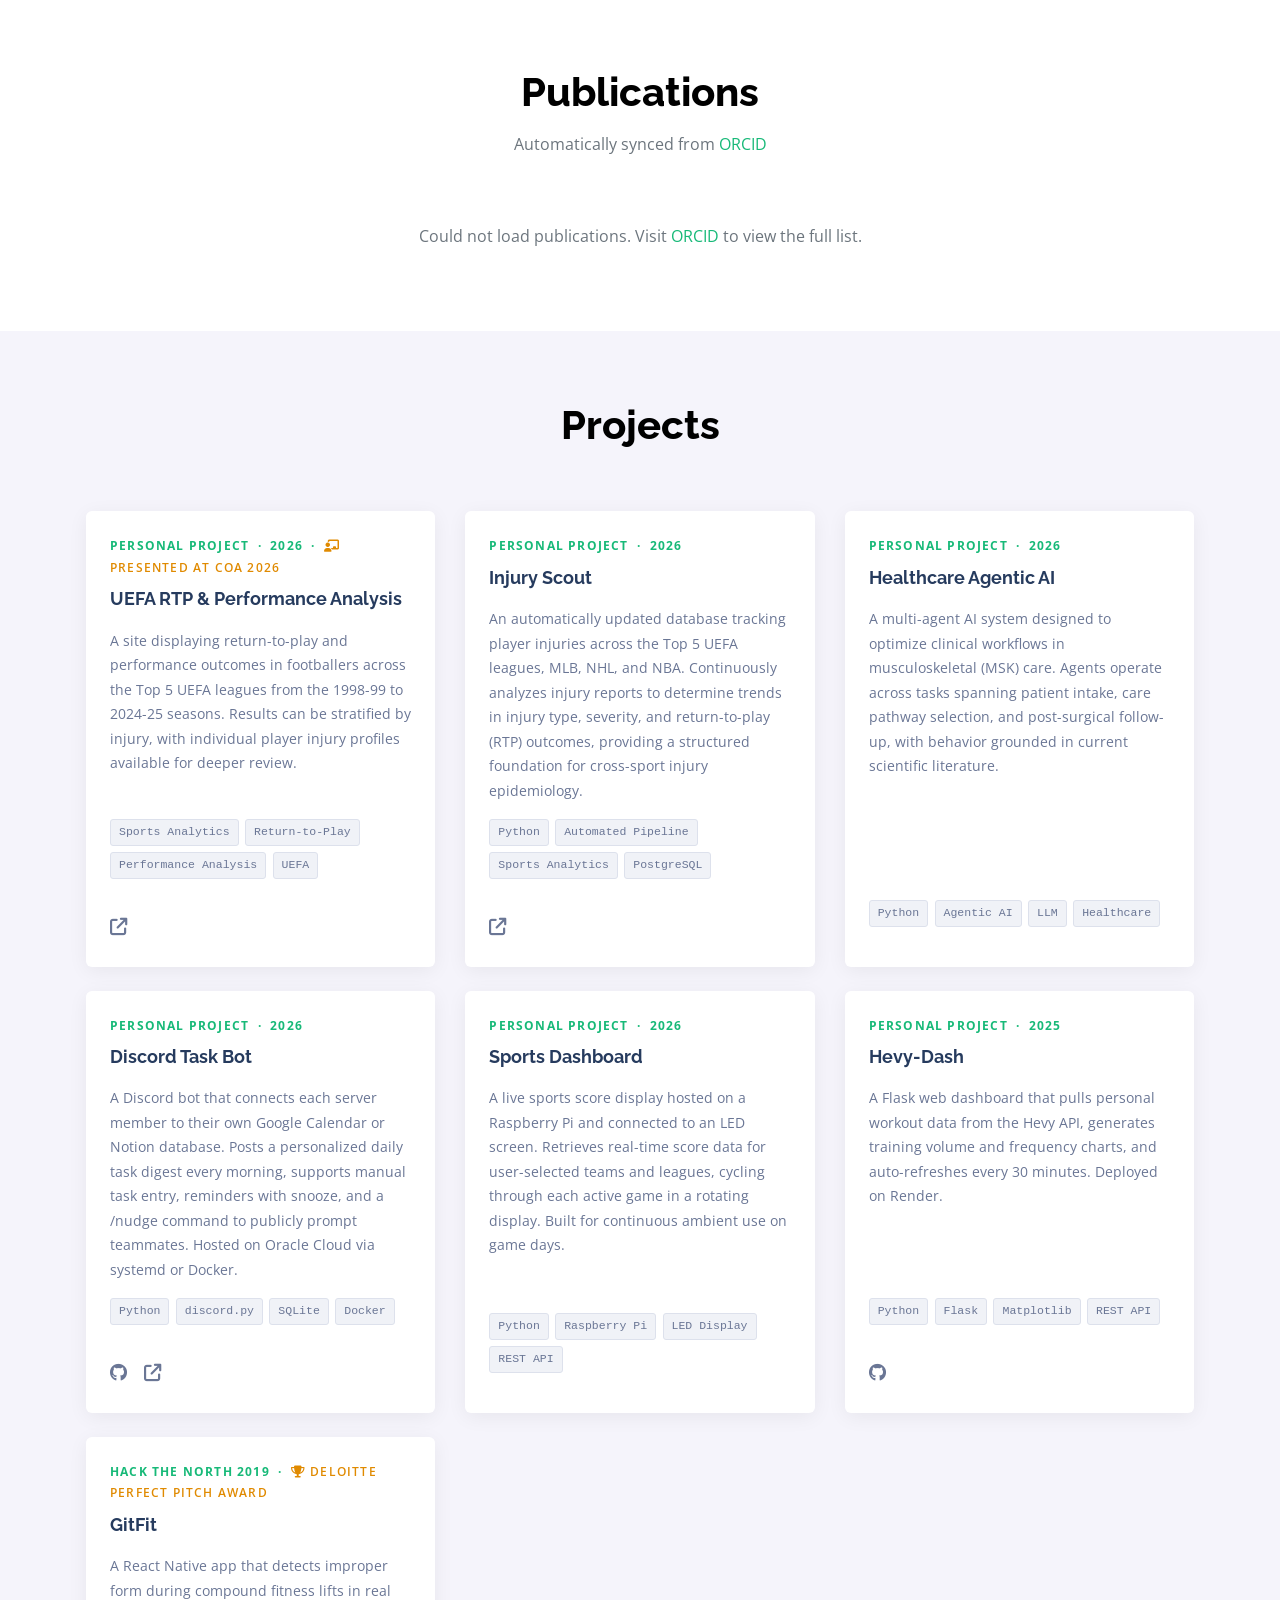
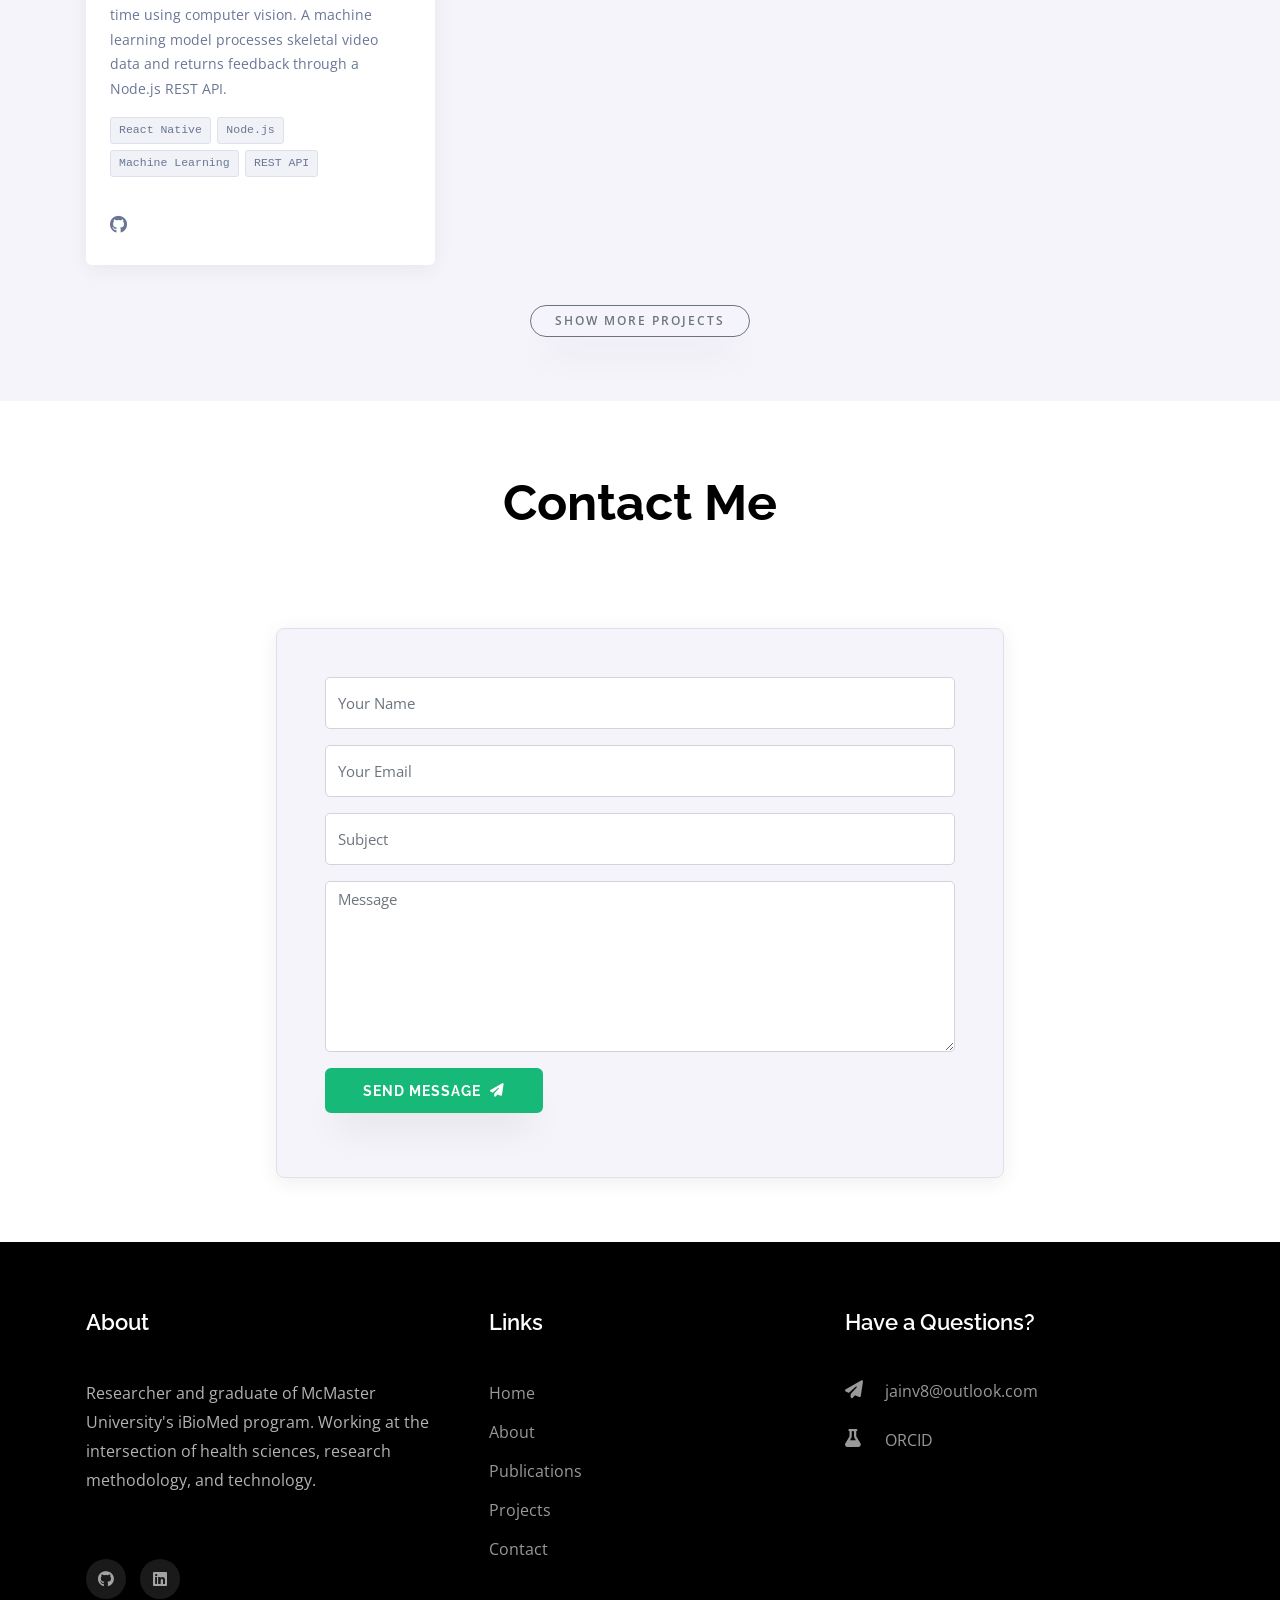
==== commit 040bed5e: "Merge pull request #7 from Varun901/arcanist/55c1777a-9c37-405e-ad42-d0492ca4002f Style hero CTA but" ====
--- a/index.html
+++ b/index.html
@@ -114,7 +114,7 @@
 		  				<h1><a href="" class="typewrite" data-period="2000" data-type='[ "Hey, my name is Varun.", "I am a Researcher.", "I am a Developer.", "I am an Innovator." ]'>
     <span class="wrap"></span>
   </a></h1>
-						  <p><a href="https://www.linkedin.com/in/varunjain-me/" class="btn btn-primary py-3 px-4">LinkedIn</a>  <a href="https://github.com/Varun901" class="btn btn-primary py-3 px-4">Github</a>  <!-- <a href="Varun-Resume_BME.pdf" class="btn btn-primary py-3 px-4">Resume</a> --></p>
+						  <p class="hero-cta-btns"><a href="https://www.linkedin.com/in/varunjain-me/" class="btn btn-hero-linkedin" target="_blank" rel="noopener"><i class="fa-brands fa-linkedin-in"></i> LinkedIn</a><a href="https://github.com/Varun901" class="btn btn-hero-github" target="_blank" rel="noopener"><i class="fa-brands fa-github"></i> GitHub</a><!-- <a href="Varun-Resume_BME.pdf" class="btn btn-hero-resume">Resume</a> --></p>
 	          </div>
 	        </div>
 	    	</div>
@@ -382,7 +382,7 @@
                 <textarea name="msg" id="" cols="30" rows="7" class="form-control" placeholder="Message"></textarea>
               </div>
               <div class="form-group">
-                <input type="submit" value="Send Message" class="btn btn-primary py-3 px-5">
+                <button type="submit" class="btn btn-send">Send Message <i class="fa-solid fa-paper-plane"></i></button>
               </div>
             </form>
           </div>
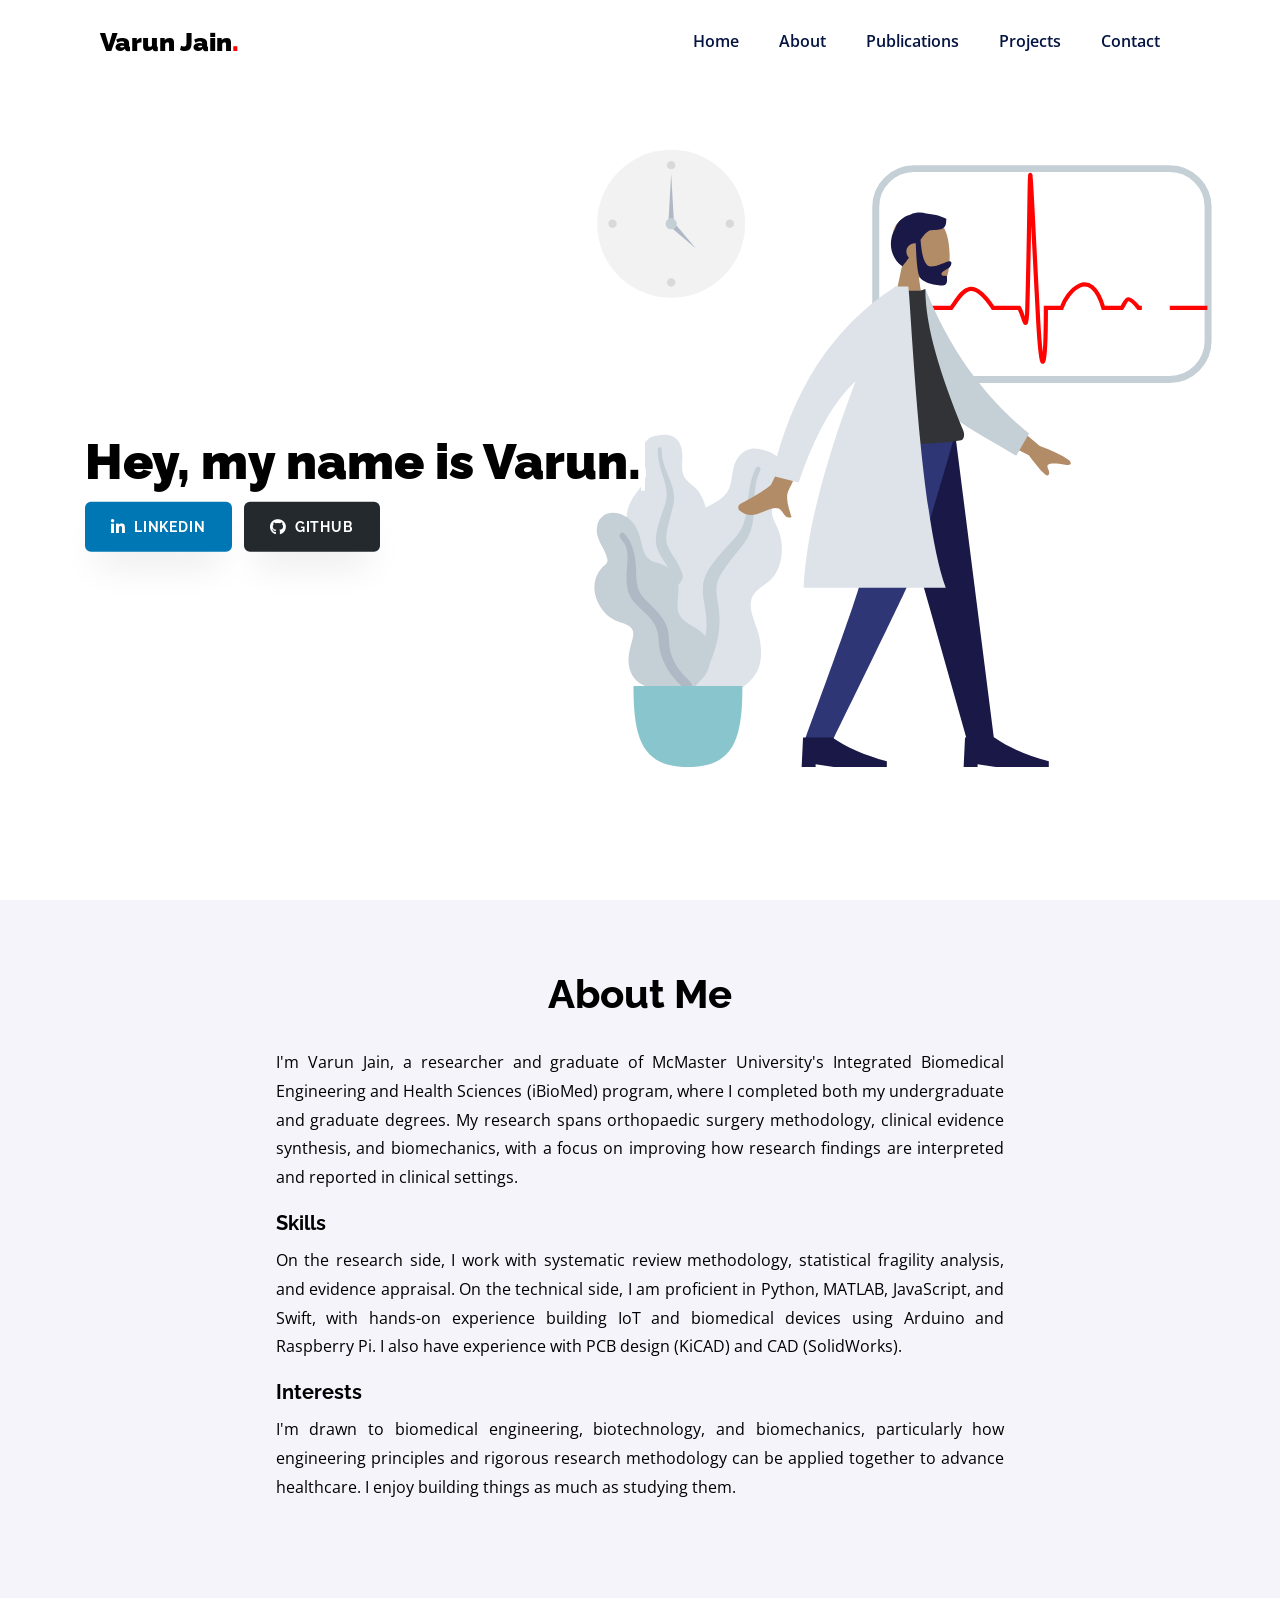
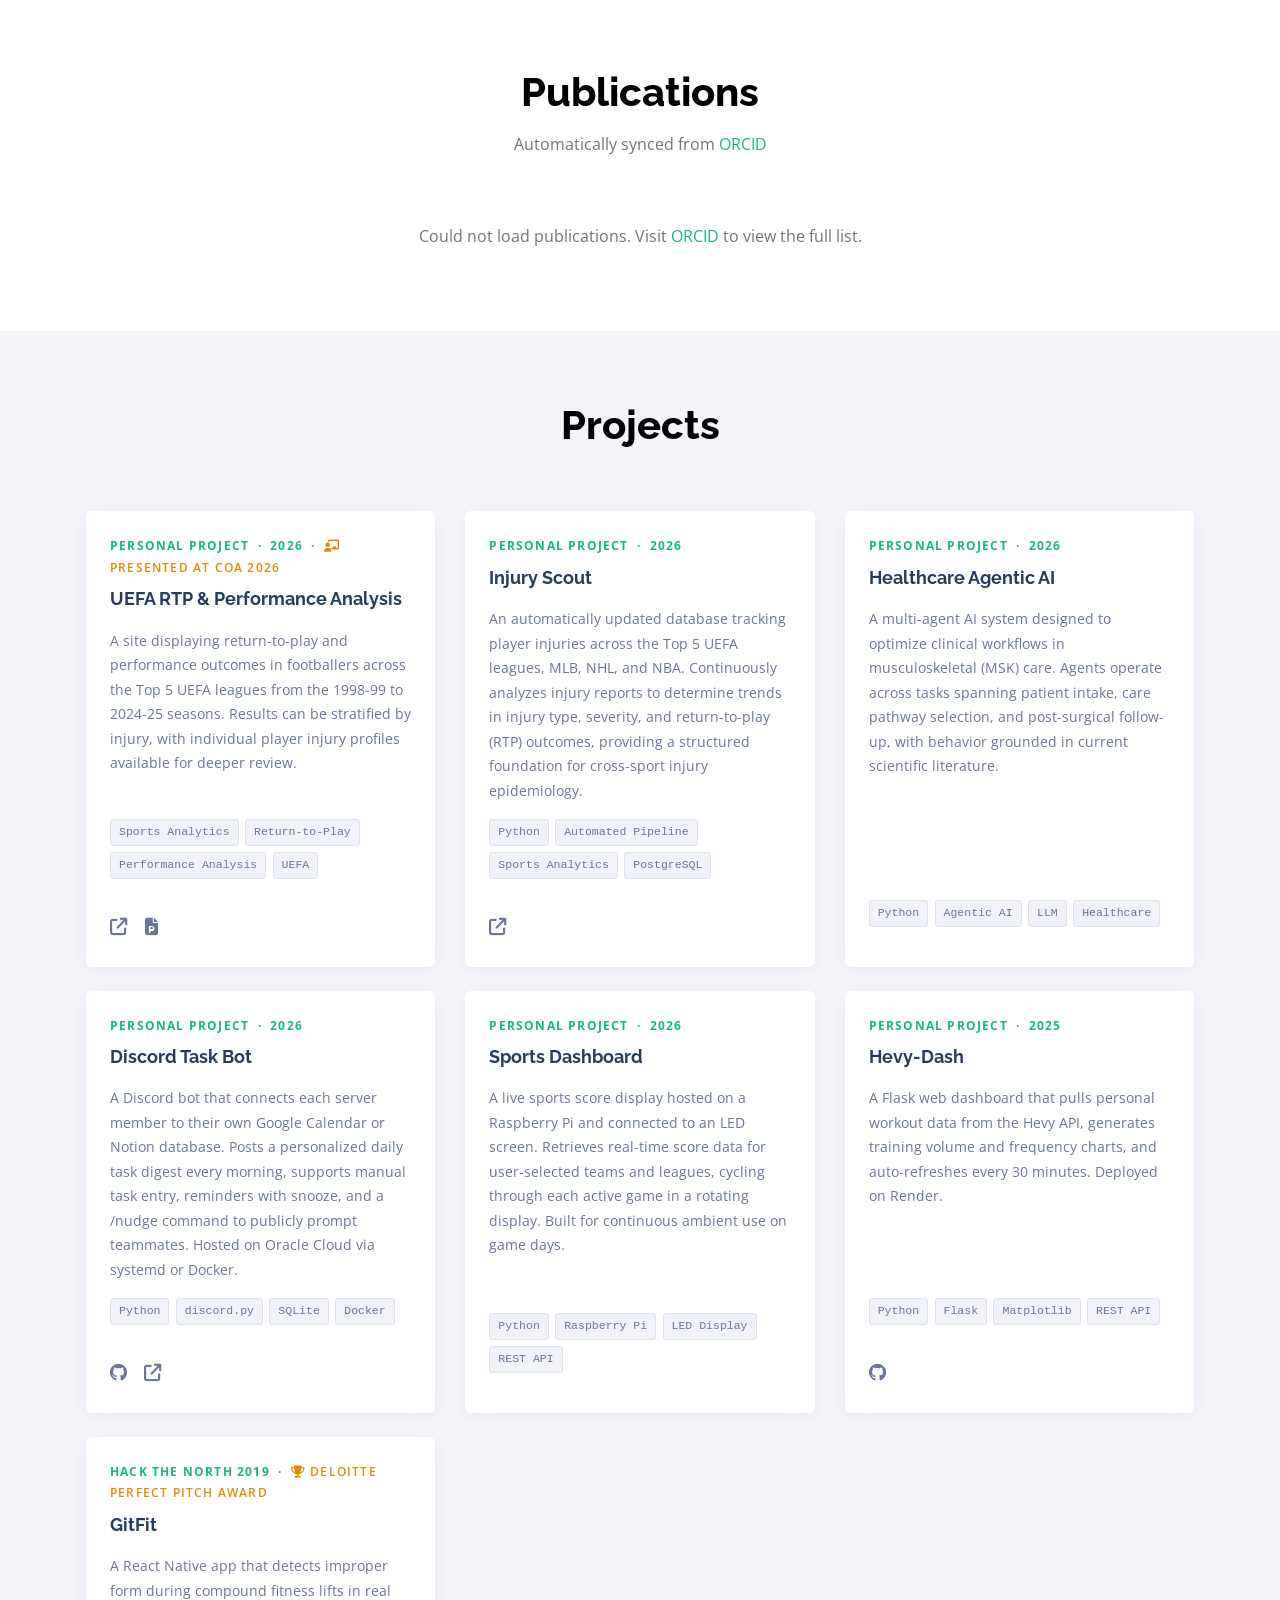
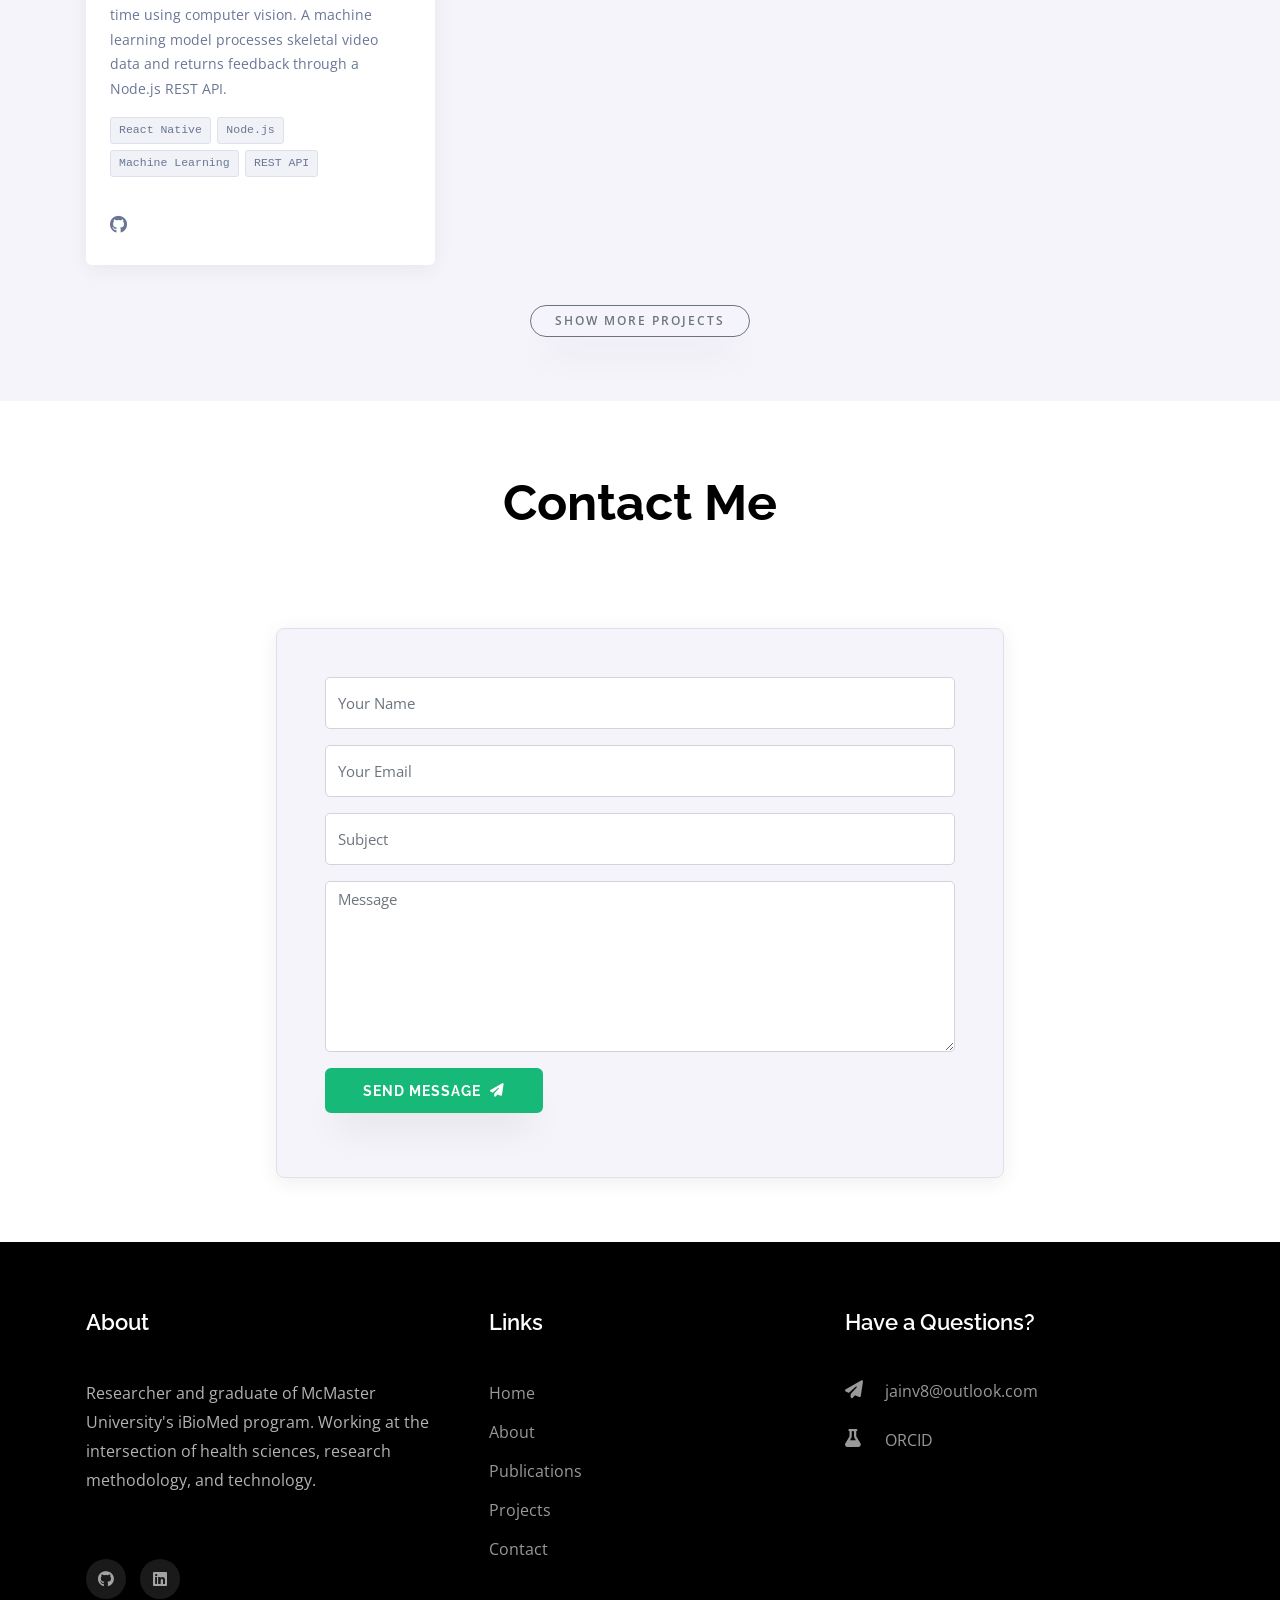
==== commit ccc89a13: "Add COA UEFA slideshow link" ====
--- a/index.html
+++ b/index.html
@@ -181,6 +181,7 @@
               </ul>
               <div class="project-links mt-3">
                 <a href="https://uefa-rtp.vercel.app" target="_blank" rel="noopener" title="Live"><span class="fa-solid fa-arrow-up-right-from-square"></span></a>
+                <a href="COA_UEFA" target="_blank" rel="noopener" title="COA 2026 slideshow"><span class="fa-solid fa-file-powerpoint"></span></a>
               </div>
             </div>
           </div>
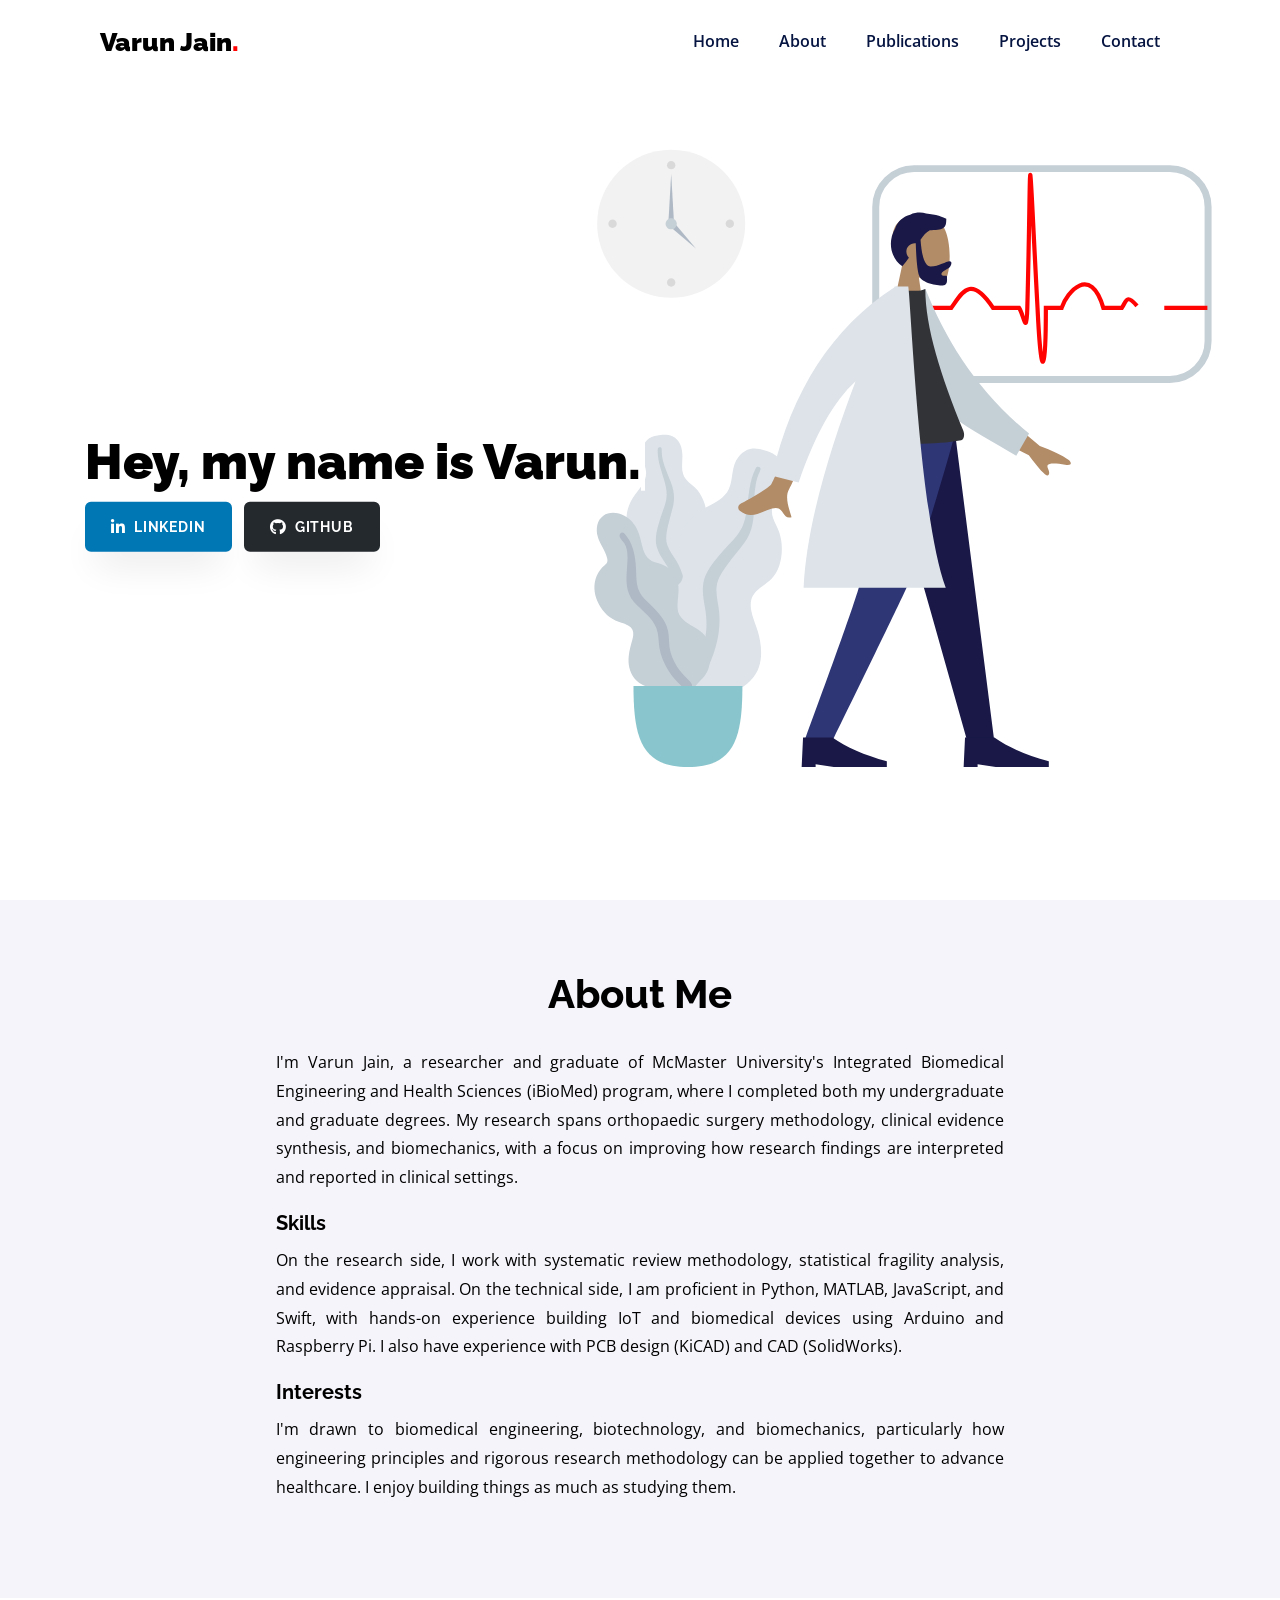
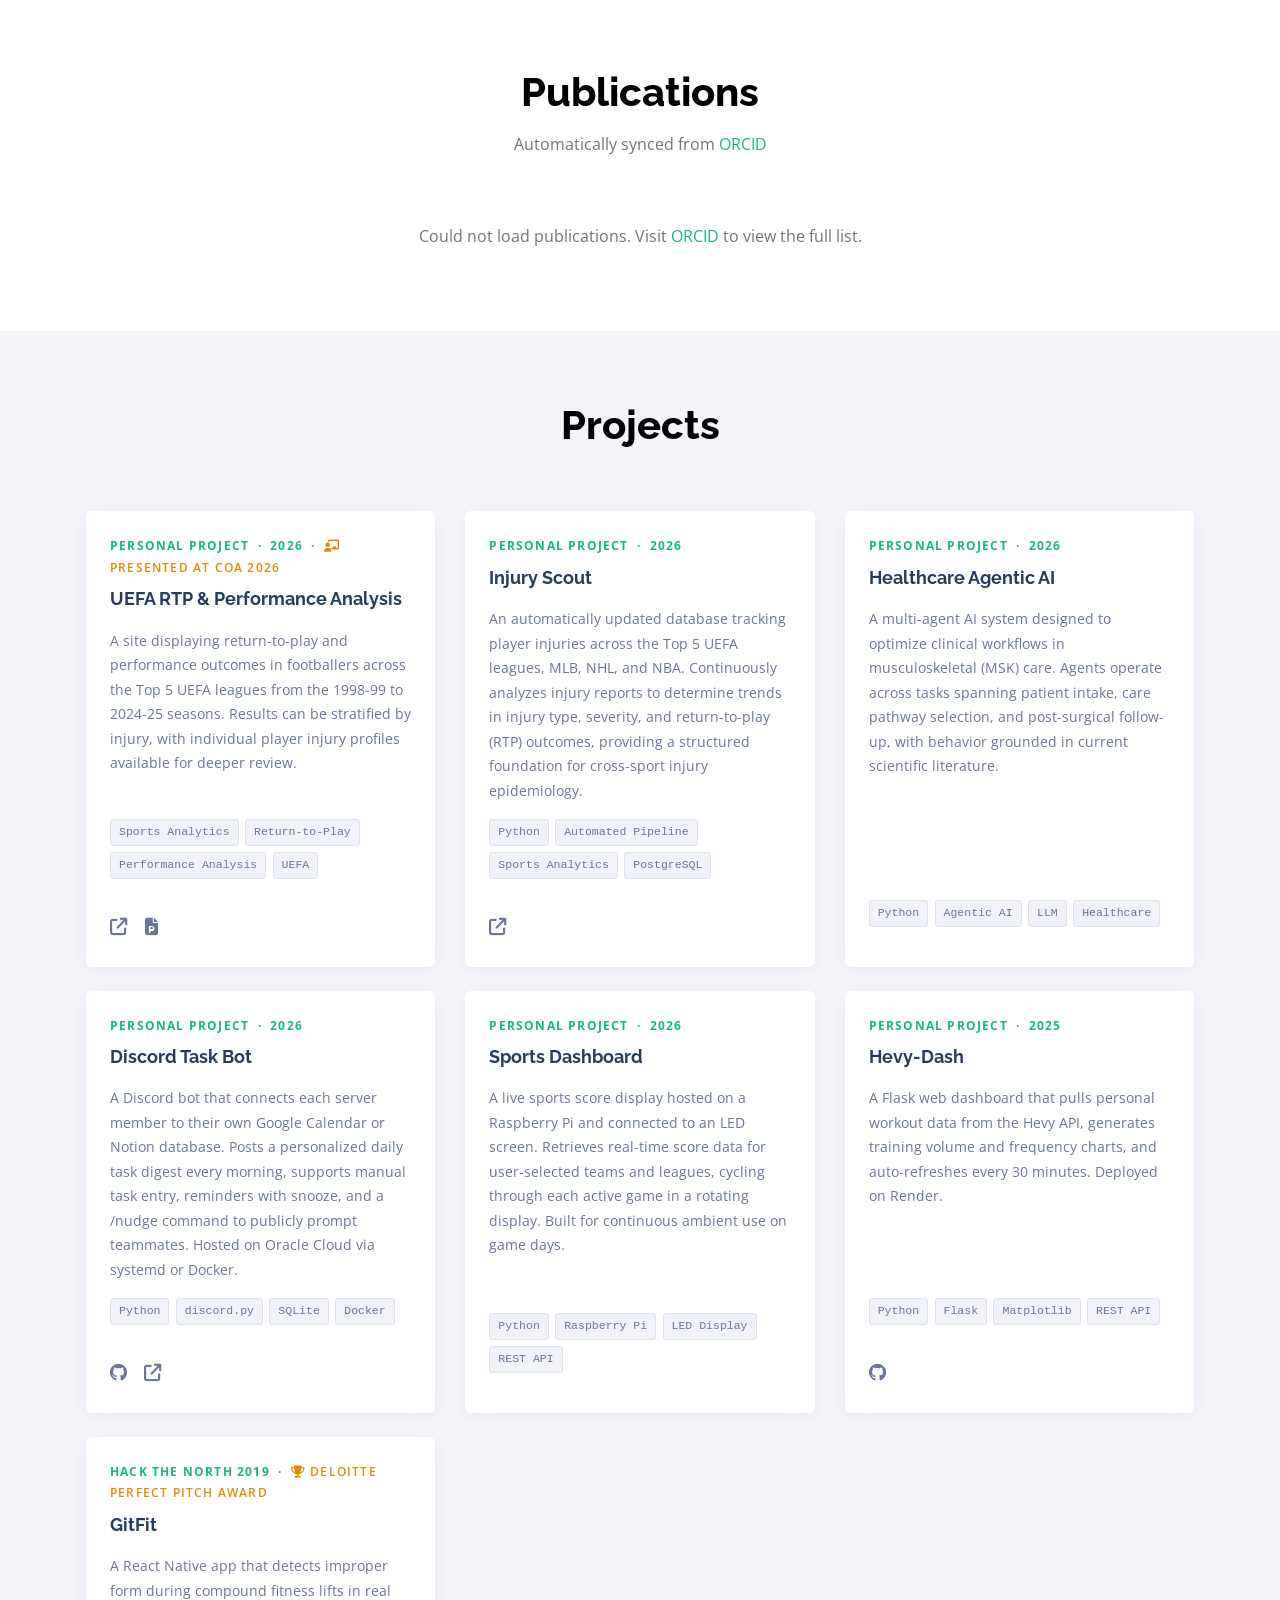
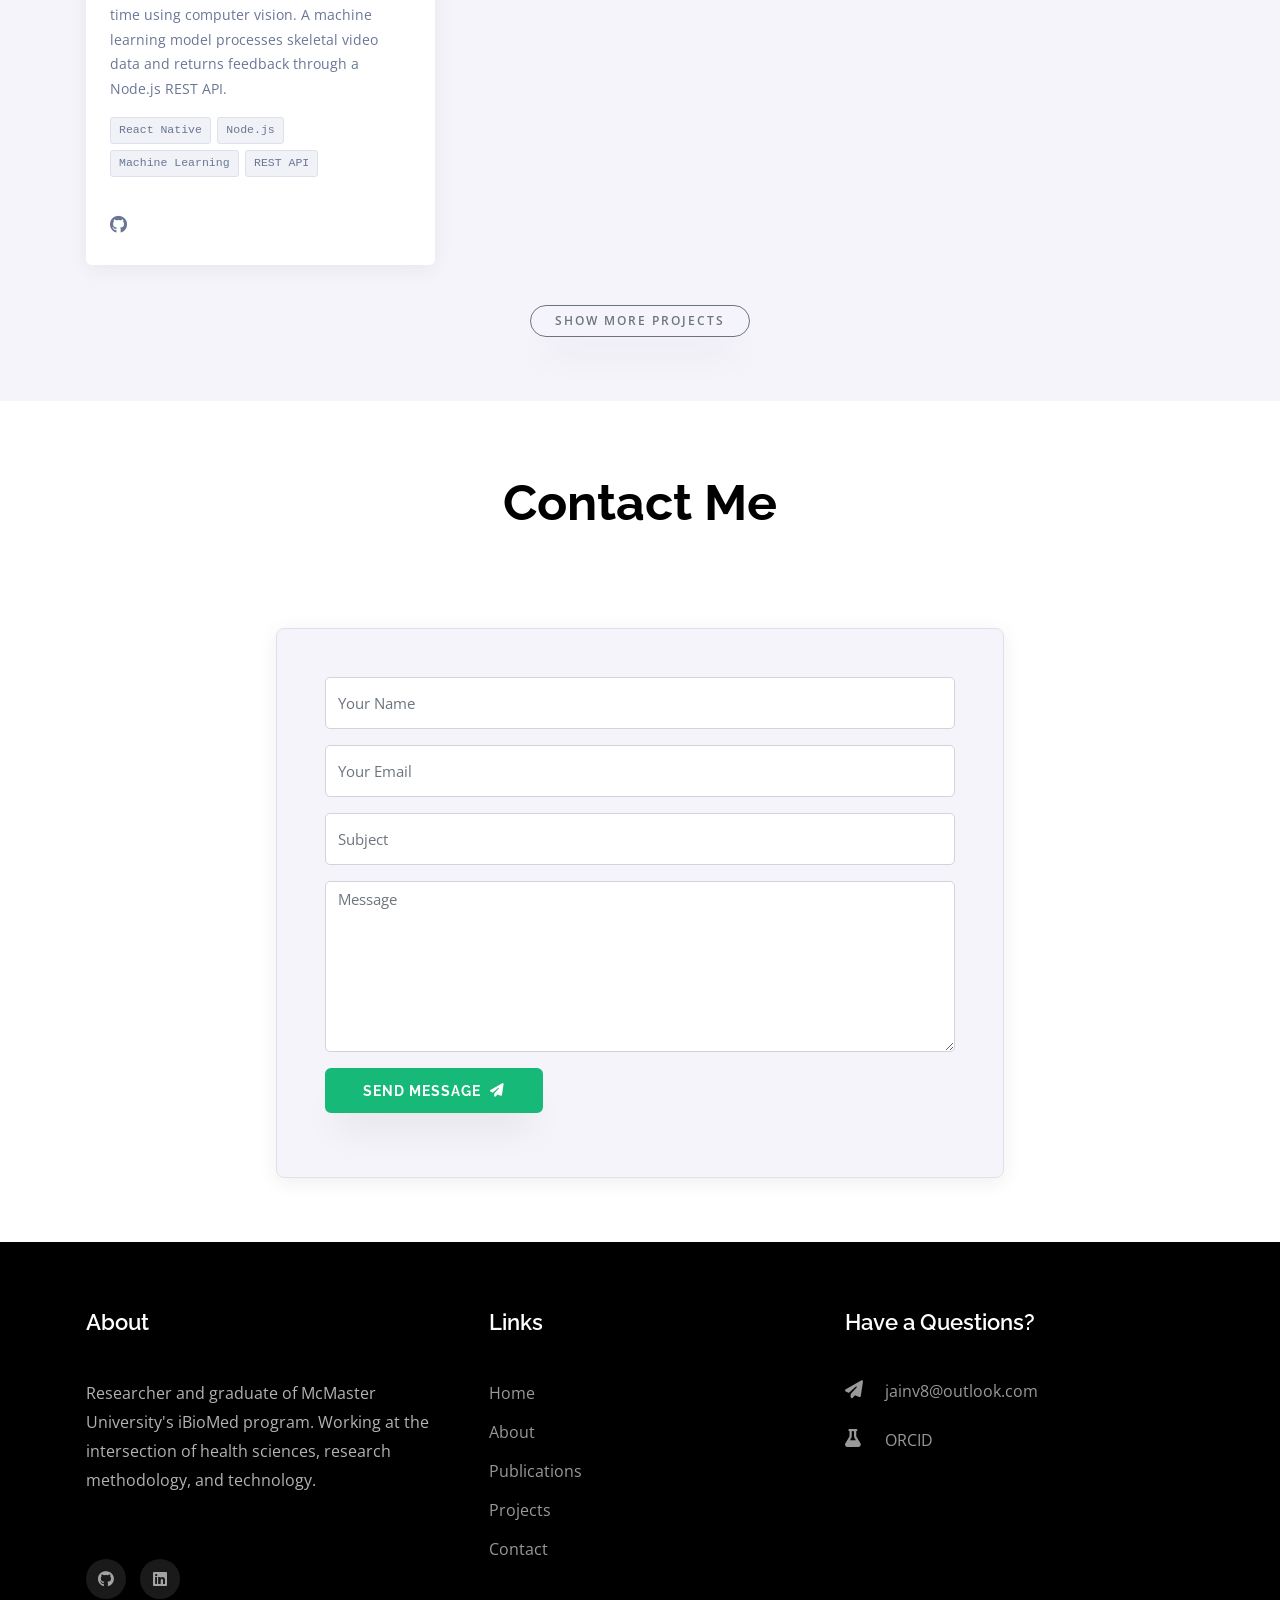
==== commit 649dd666: "Point UEFA card to COA slideshow file" ====
--- a/index.html
+++ b/index.html
@@ -181,7 +181,7 @@
               </ul>
               <div class="project-links mt-3">
                 <a href="https://uefa-rtp.vercel.app" target="_blank" rel="noopener" title="Live"><span class="fa-solid fa-arrow-up-right-from-square"></span></a>
-                <a href="COA_UEFA" target="_blank" rel="noopener" title="COA 2026 slideshow"><span class="fa-solid fa-file-powerpoint"></span></a>
+                <a href="COA_UEFA.pptx" target="_blank" rel="noopener" title="COA 2026 slideshow"><span class="fa-solid fa-file-powerpoint"></span></a>
               </div>
             </div>
           </div>
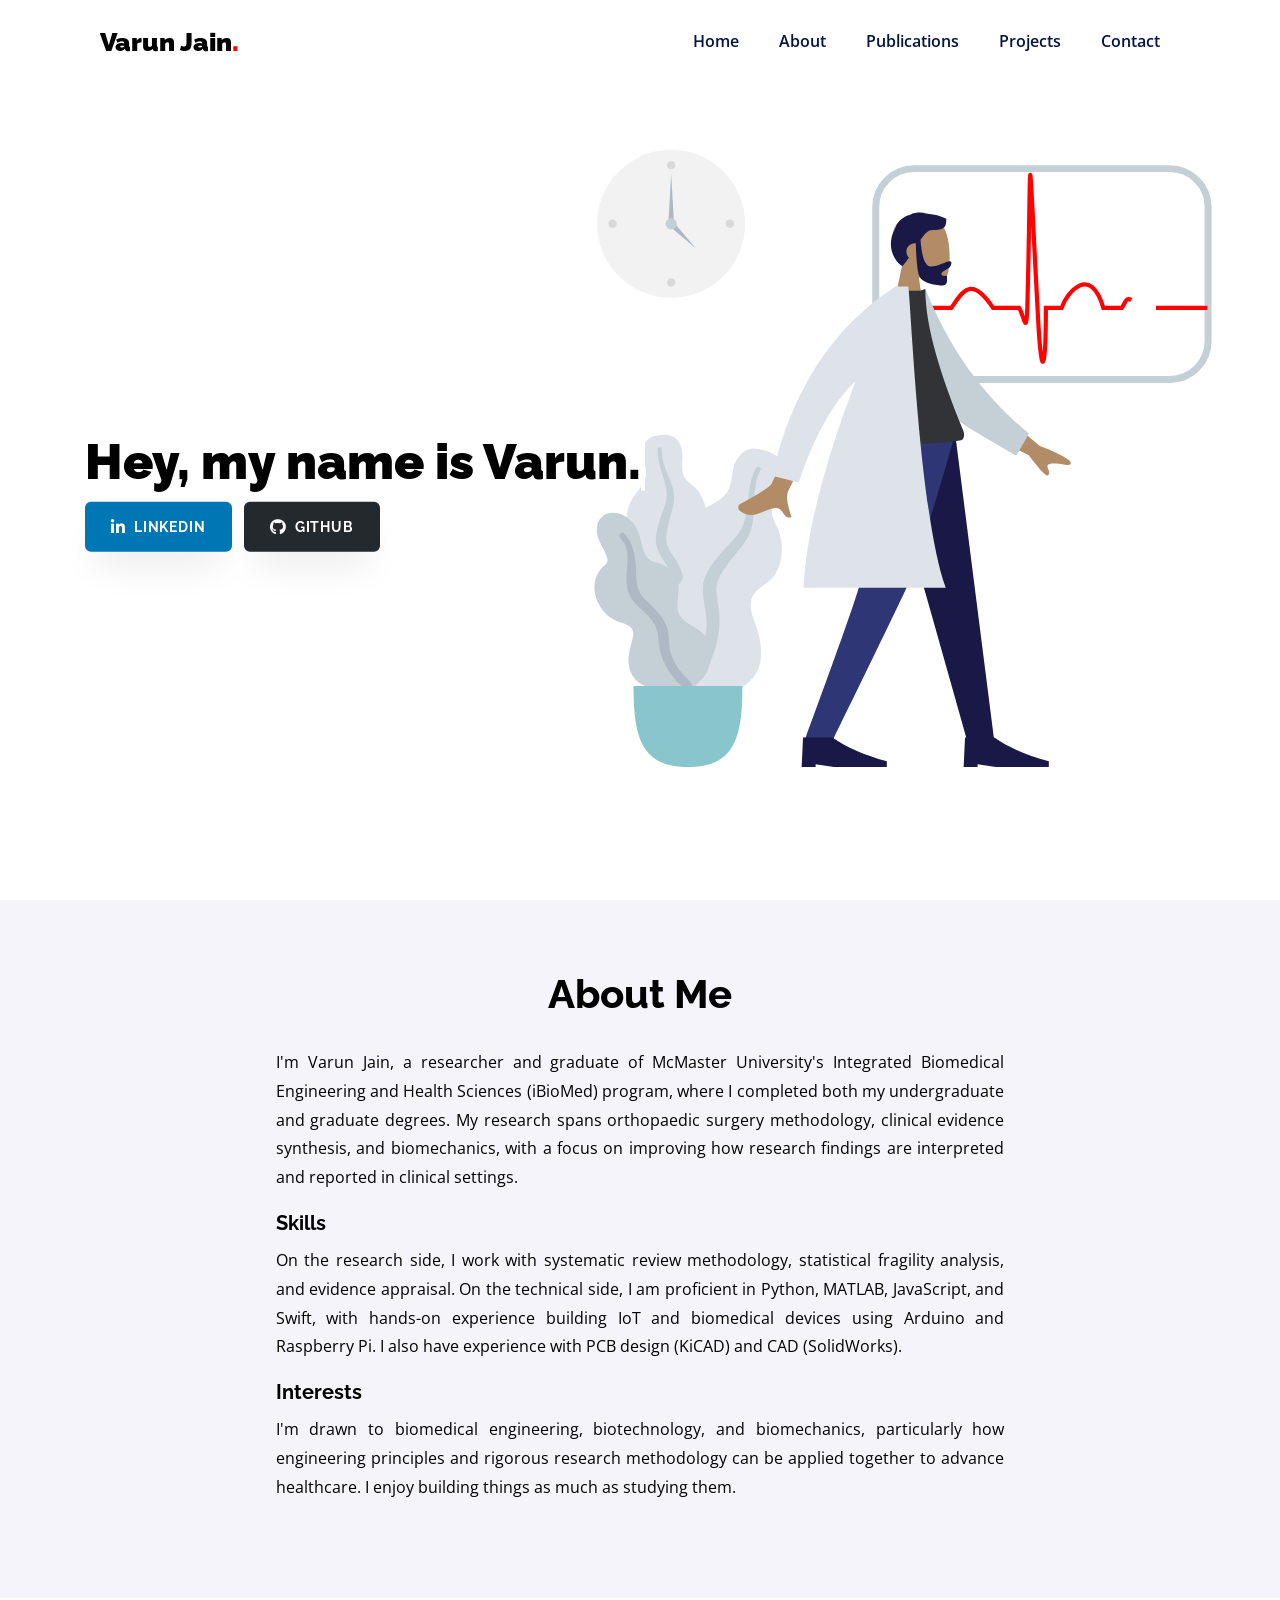
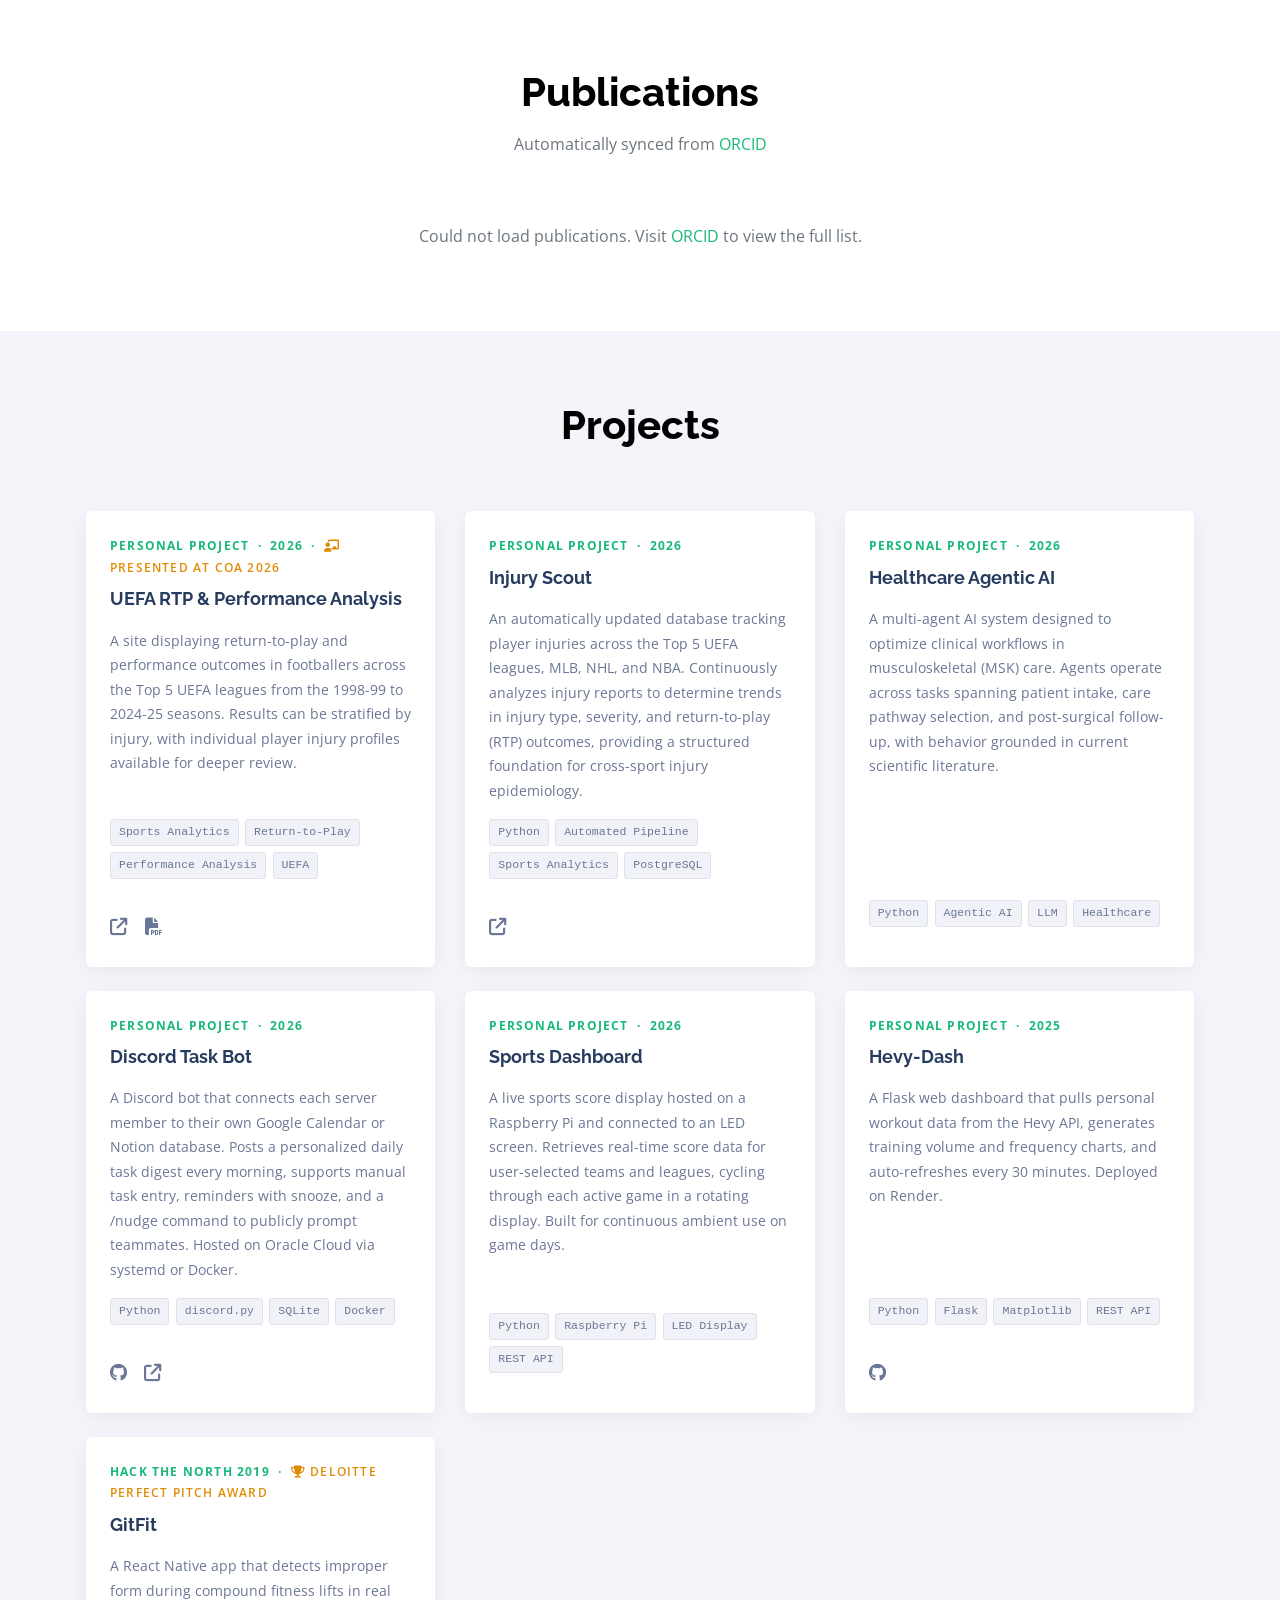
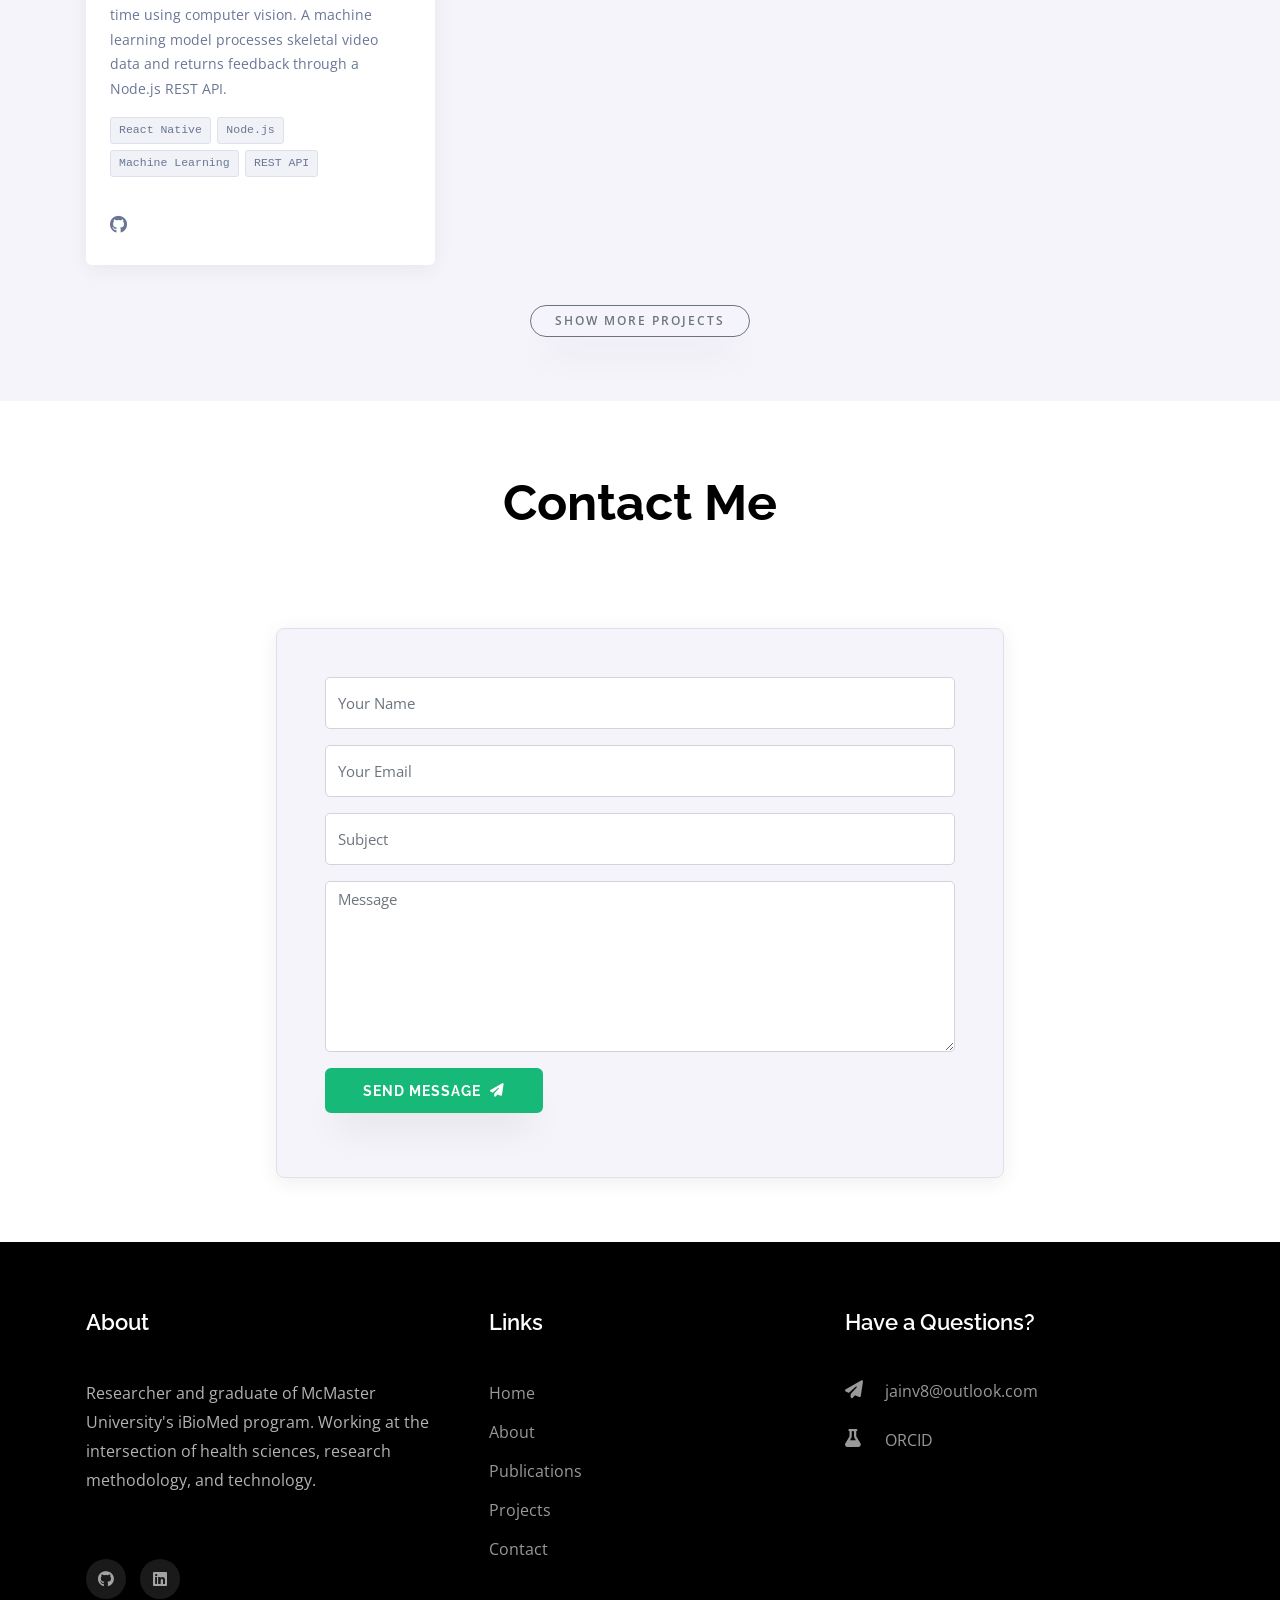
==== commit 94979d4b: "Convert UEFA slideshow link to PDF" ====
--- a/index.html
+++ b/index.html
@@ -181,7 +181,7 @@
               </ul>
               <div class="project-links mt-3">
                 <a href="https://uefa-rtp.vercel.app" target="_blank" rel="noopener" title="Live"><span class="fa-solid fa-arrow-up-right-from-square"></span></a>
-                <a href="COA_UEFA.pptx" target="_blank" rel="noopener" title="COA 2026 slideshow"><span class="fa-solid fa-file-powerpoint"></span></a>
+                <a href="COA_UEFA.pdf" target="_blank" rel="noopener" title="COA 2026 slideshow"><span class="fa-solid fa-file-pdf"></span></a>
               </div>
             </div>
           </div>
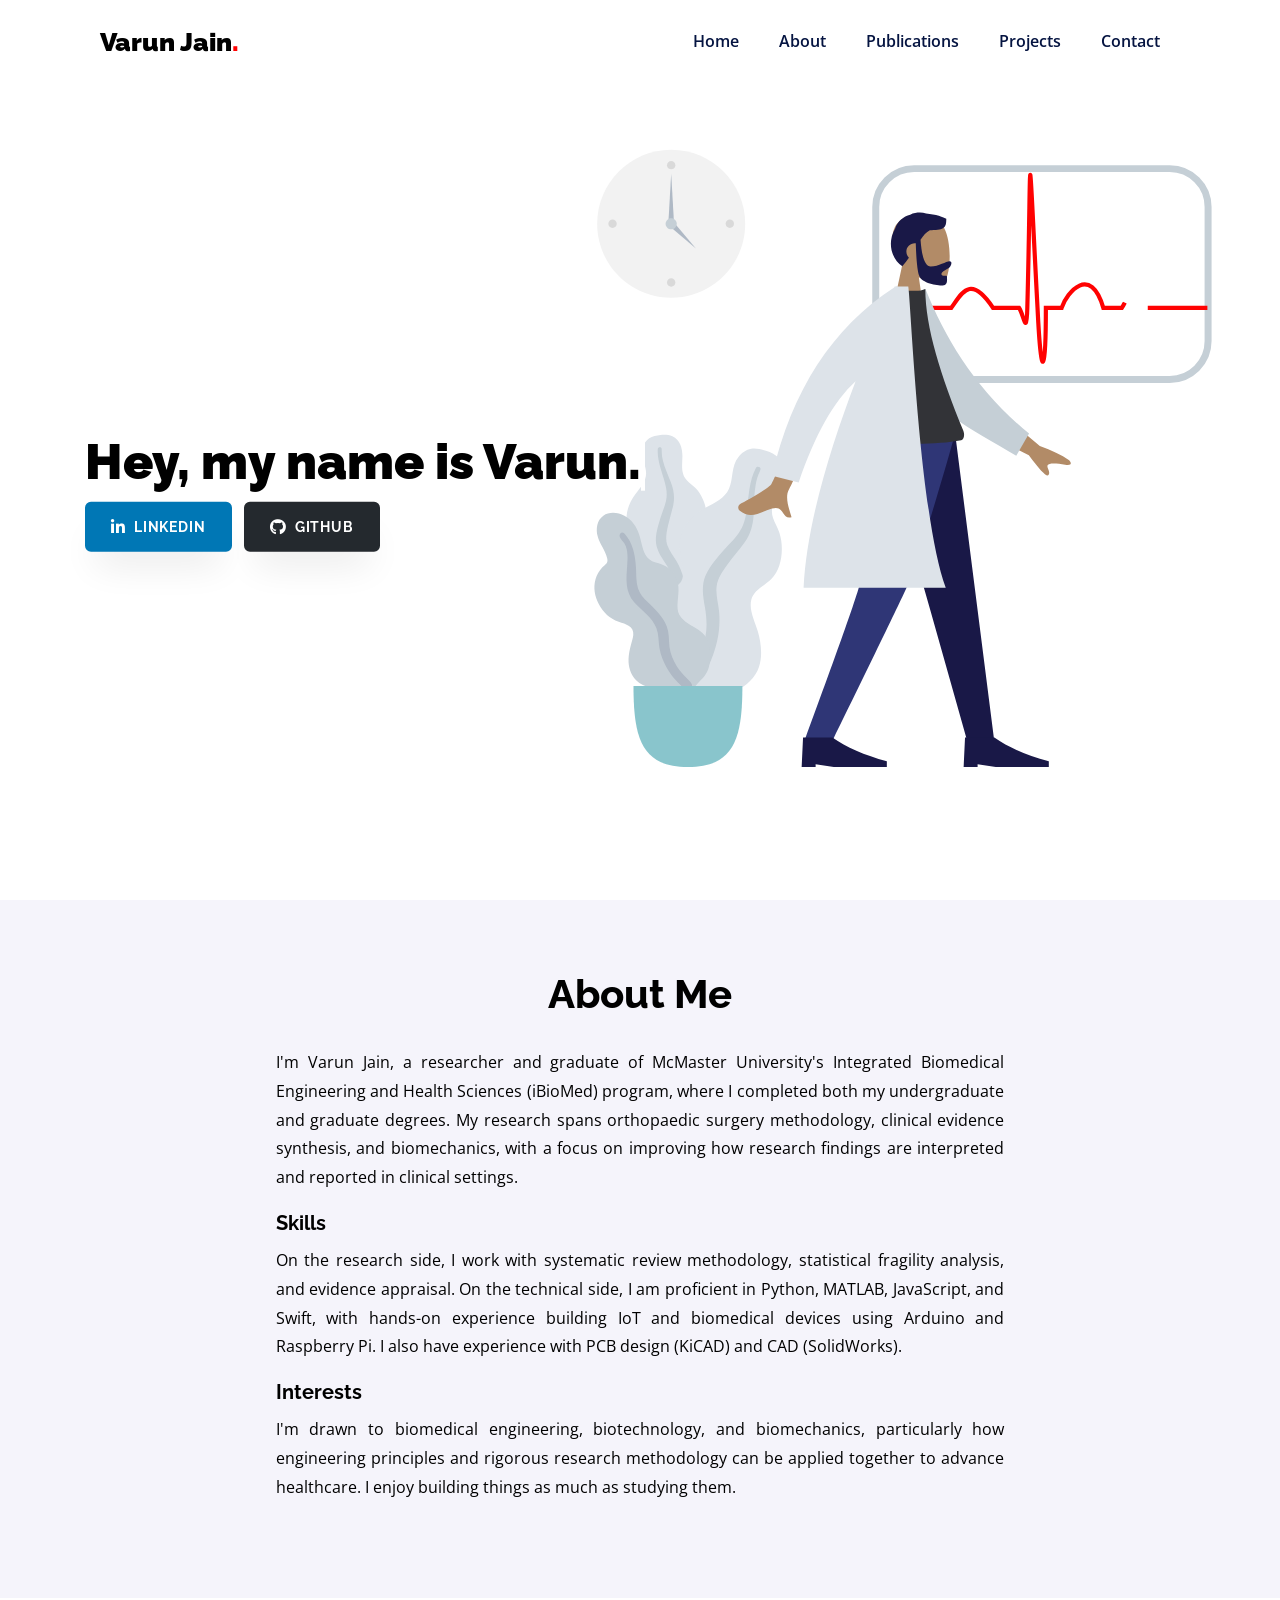
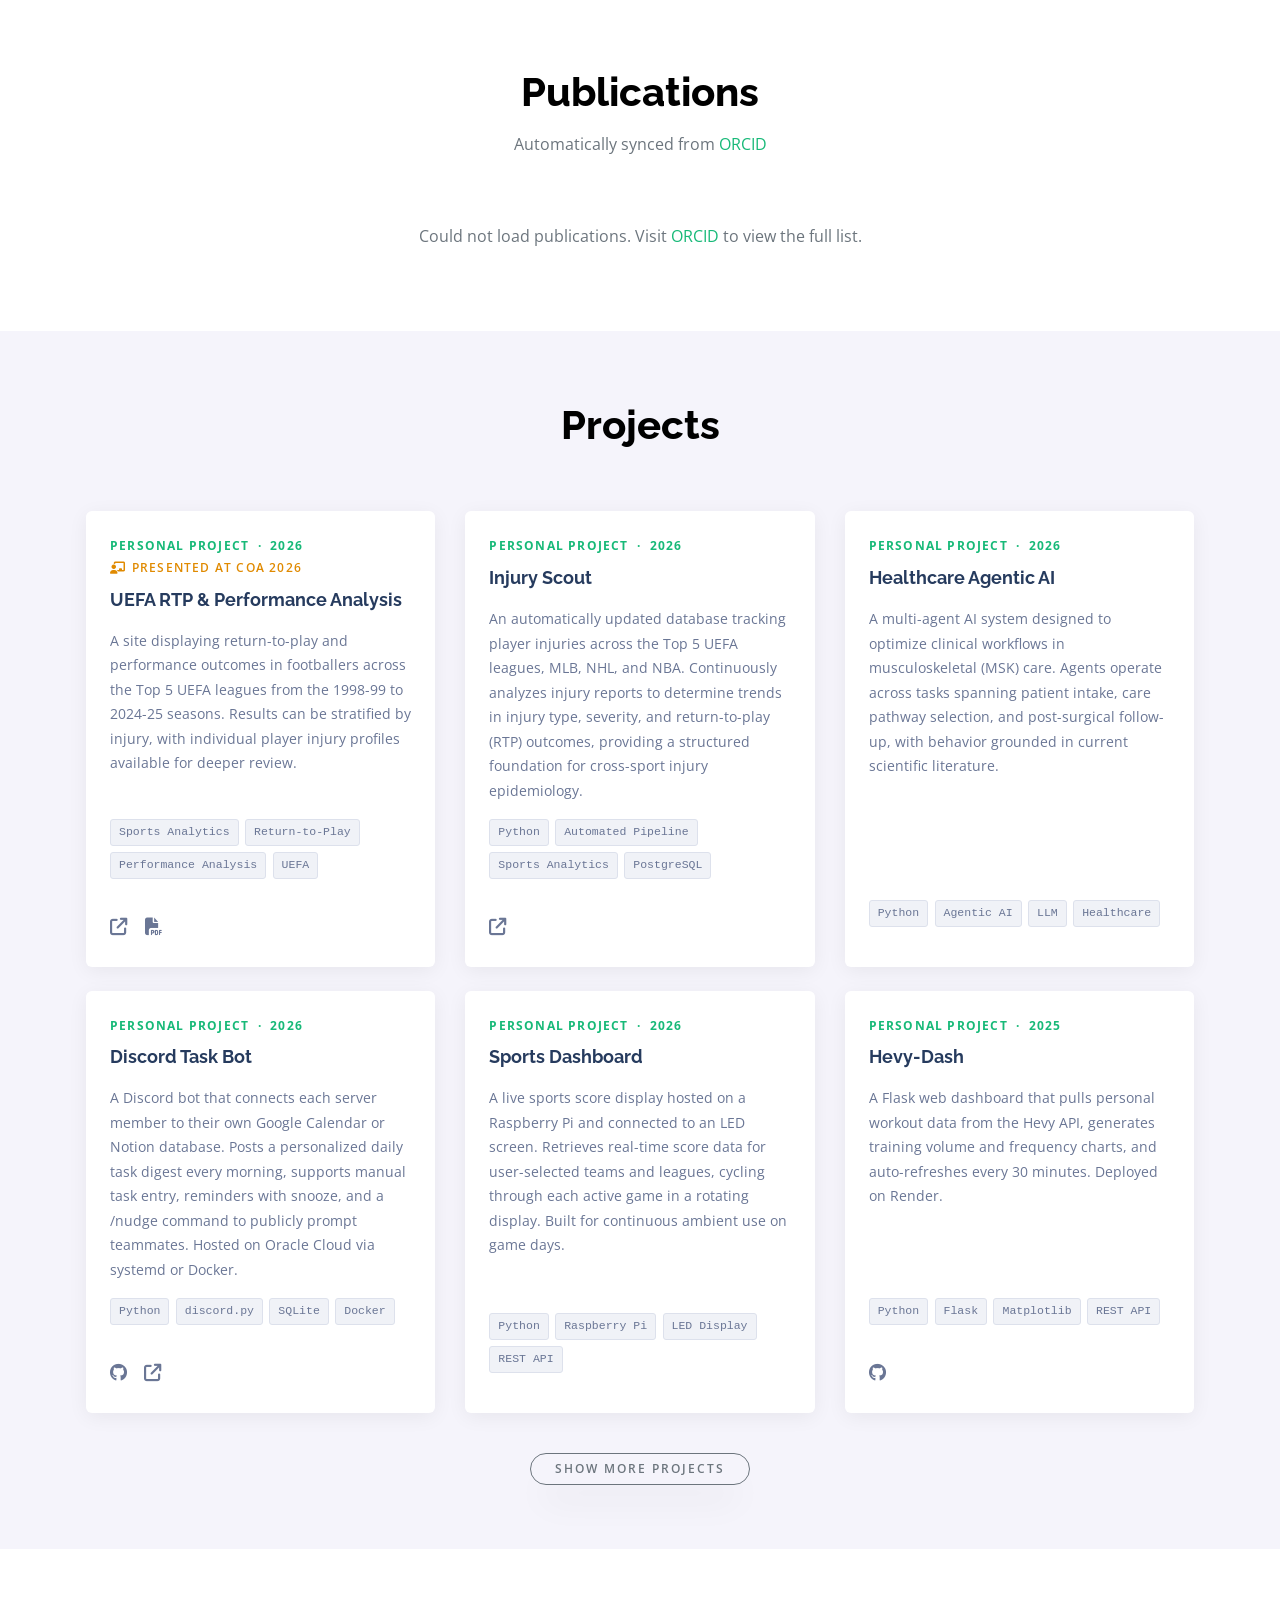
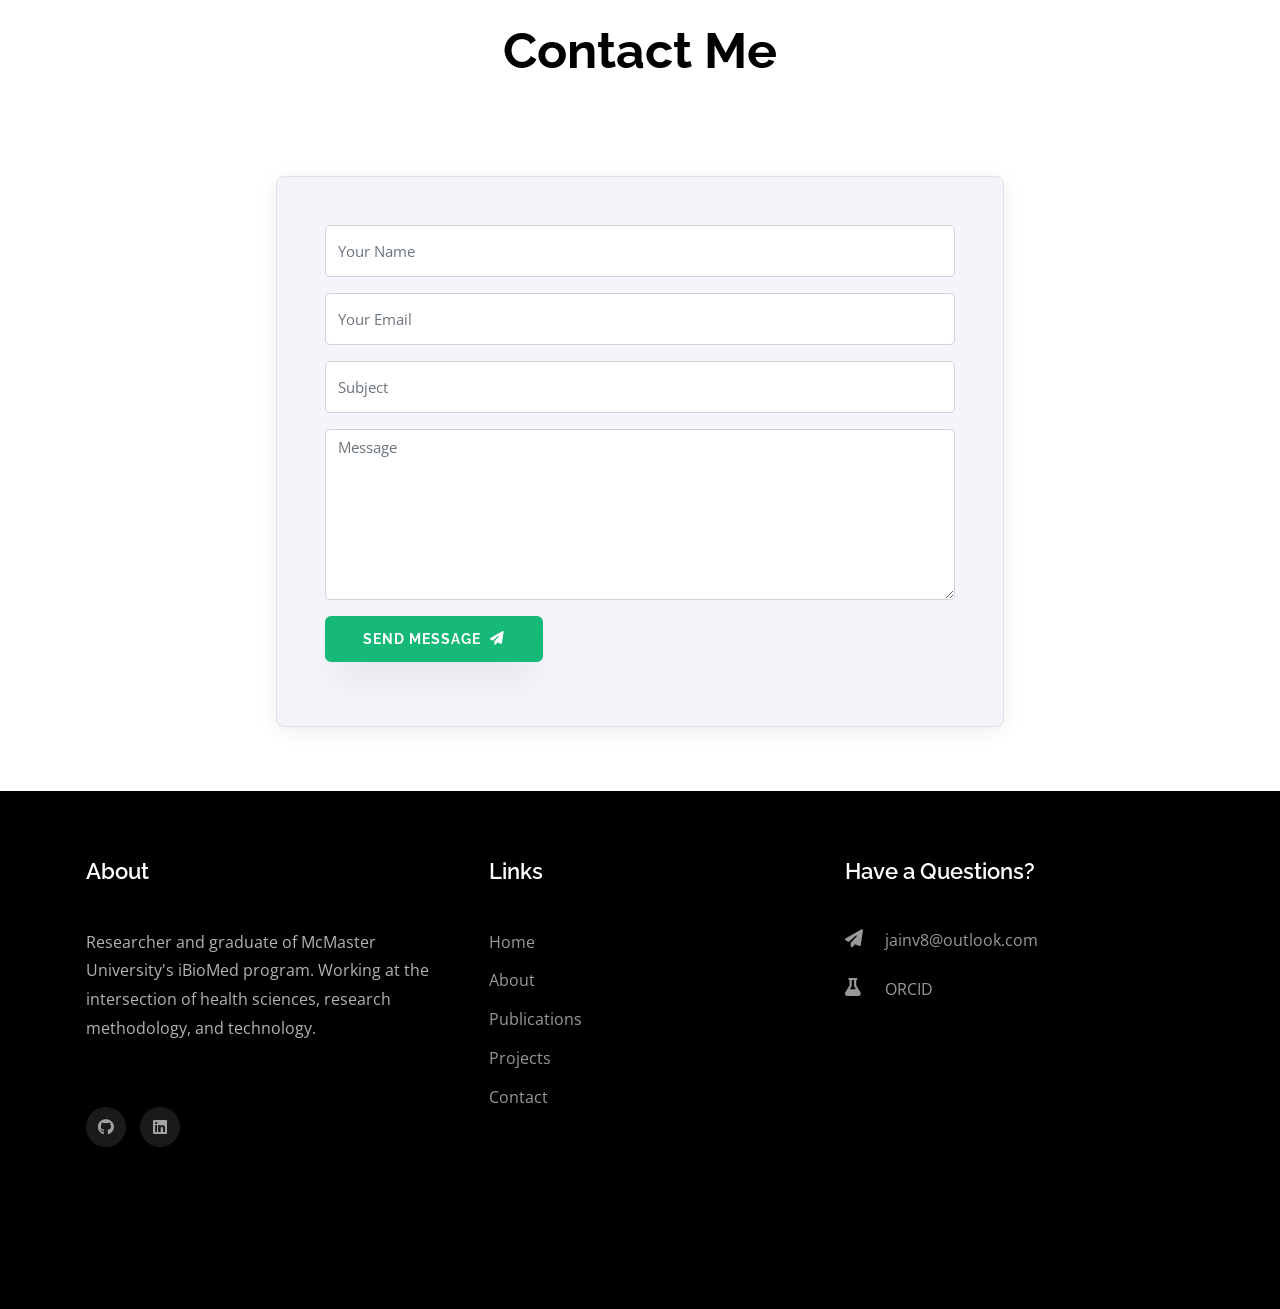
==== commit d89f5e9a: "Update UEFA project card PDF and display count" ====
--- a/index.html
+++ b/index.html
@@ -170,7 +170,7 @@
 
           <div class="col-md-4 ftco-animate">
             <div class="project-card p-4 h-100">
-              <p class="project-overline">Personal Project &nbsp;&middot;&nbsp; 2026 &nbsp;&middot;&nbsp; <span class="project-award"><span class="fa-solid fa-chalkboard-user"></span> Presented at COA 2026</span></p>
+              <p class="project-overline">Personal Project &nbsp;&middot;&nbsp; 2026<br><span class="project-award"><span class="fa-solid fa-chalkboard-user"></span> Presented at COA 2026</span></p>
               <h3 class="project-title mb-3"><a href="https://uefa-rtp.vercel.app" target="_blank" rel="noopener">UEFA RTP &amp; Performance Analysis</a></h3>
               <p class="project-description">A site displaying return-to-play and performance outcomes in footballers across the Top 5 UEFA leagues from the 1998-99 to 2024-25 seasons. Results can be stratified by injury, with individual player injury profiles available for deeper review.</p>
               <ul class="project-tech list-unstyled mt-auto">
@@ -181,7 +181,7 @@
               </ul>
               <div class="project-links mt-3">
                 <a href="https://uefa-rtp.vercel.app" target="_blank" rel="noopener" title="Live"><span class="fa-solid fa-arrow-up-right-from-square"></span></a>
-                <a href="COA_UEFA.pdf" target="_blank" rel="noopener" title="COA 2026 slideshow"><span class="fa-solid fa-file-pdf"></span></a>
+                <a href="COA_UEFA.pdf" target="_blank" rel="noopener" title="COA 2026 presentation PDF" aria-label="COA 2026 presentation PDF"><span class="fa-solid fa-file-pdf"></span></a>
               </div>
             </div>
           </div>
@@ -266,7 +266,7 @@
             </div>
           </div>
 
-          <div class="col-md-4 ftco-animate">
+          <div class="col-md-4 ftco-animate project-extra">
             <div class="project-card p-4 h-100">
               <p class="project-overline">Hack the North 2019 &nbsp;&middot;&nbsp; <span class="project-award"><span class="fa-solid fa-trophy"></span> Deloitte Perfect Pitch Award</span></p>
               <h3 class="project-title mb-3"><a href="https://github.com/Varun901/GitFitApi" target="_blank" rel="noopener">GitFit</a></h3>
